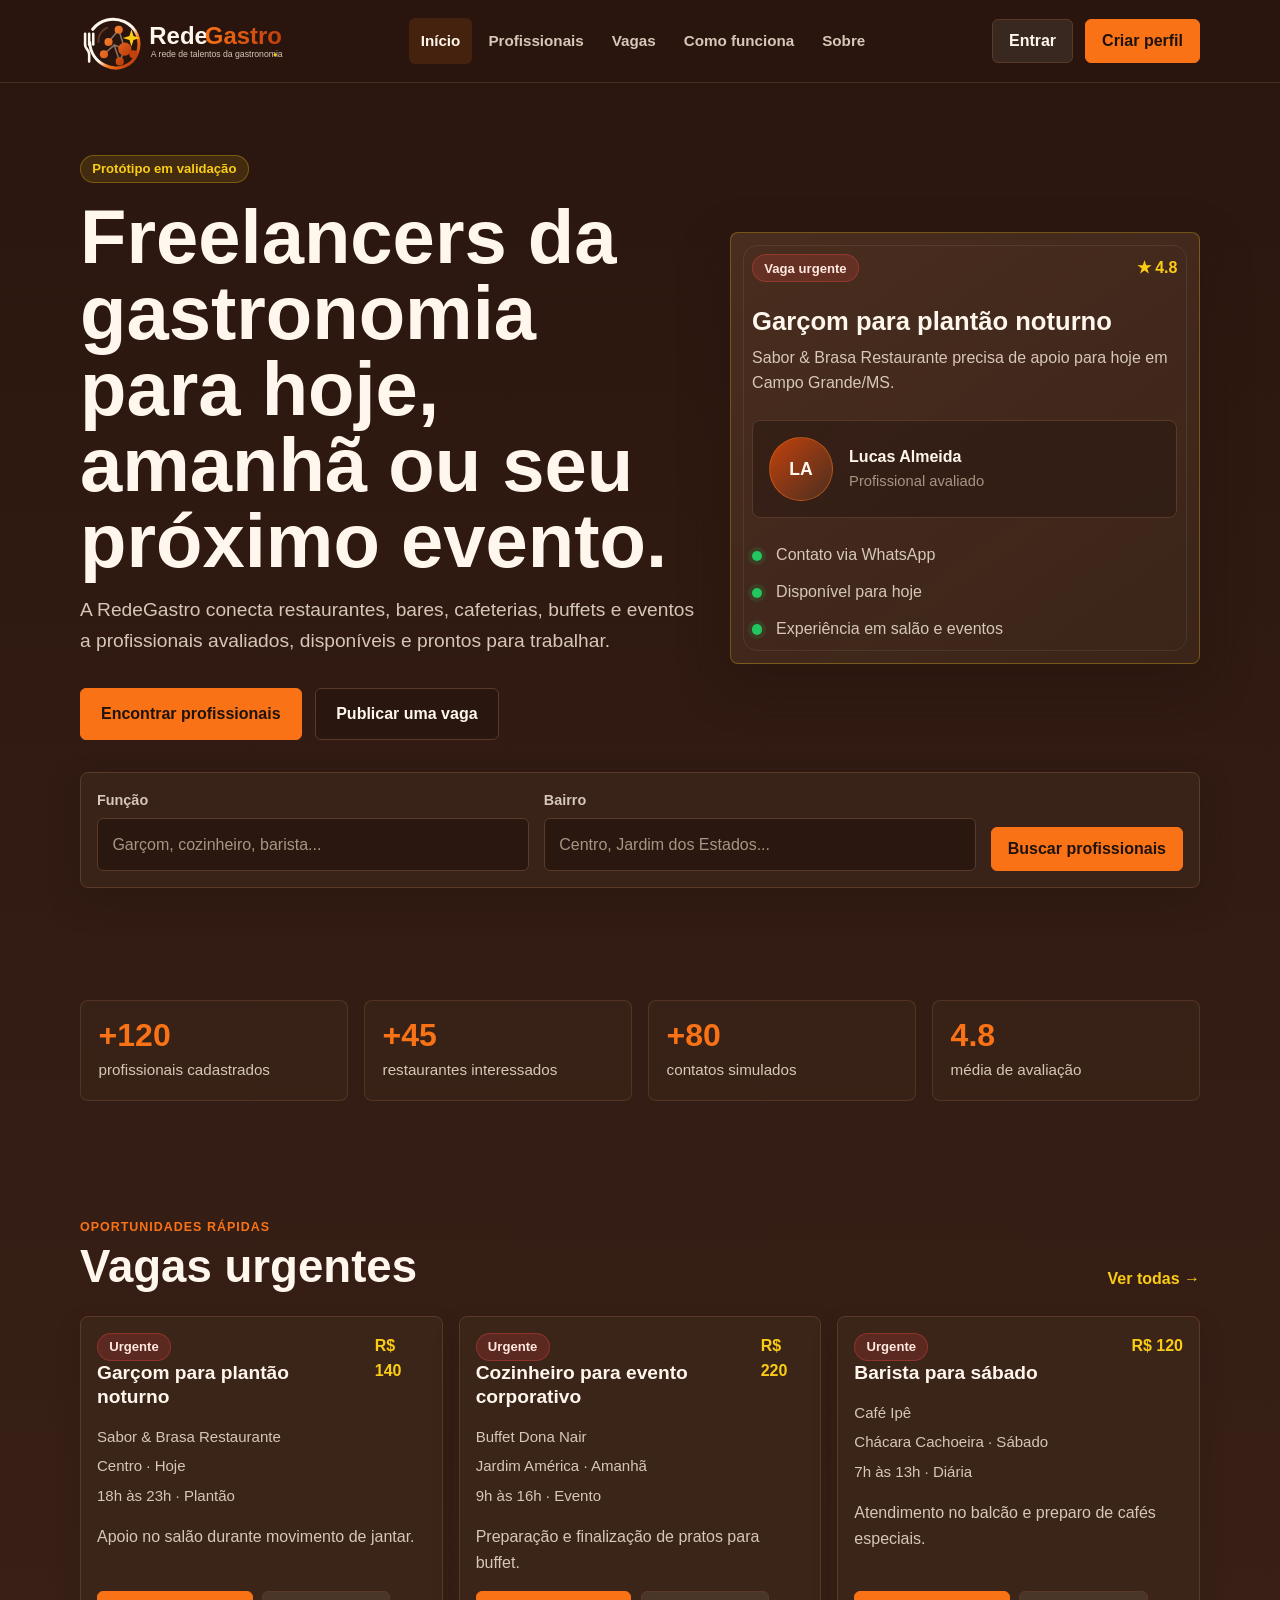
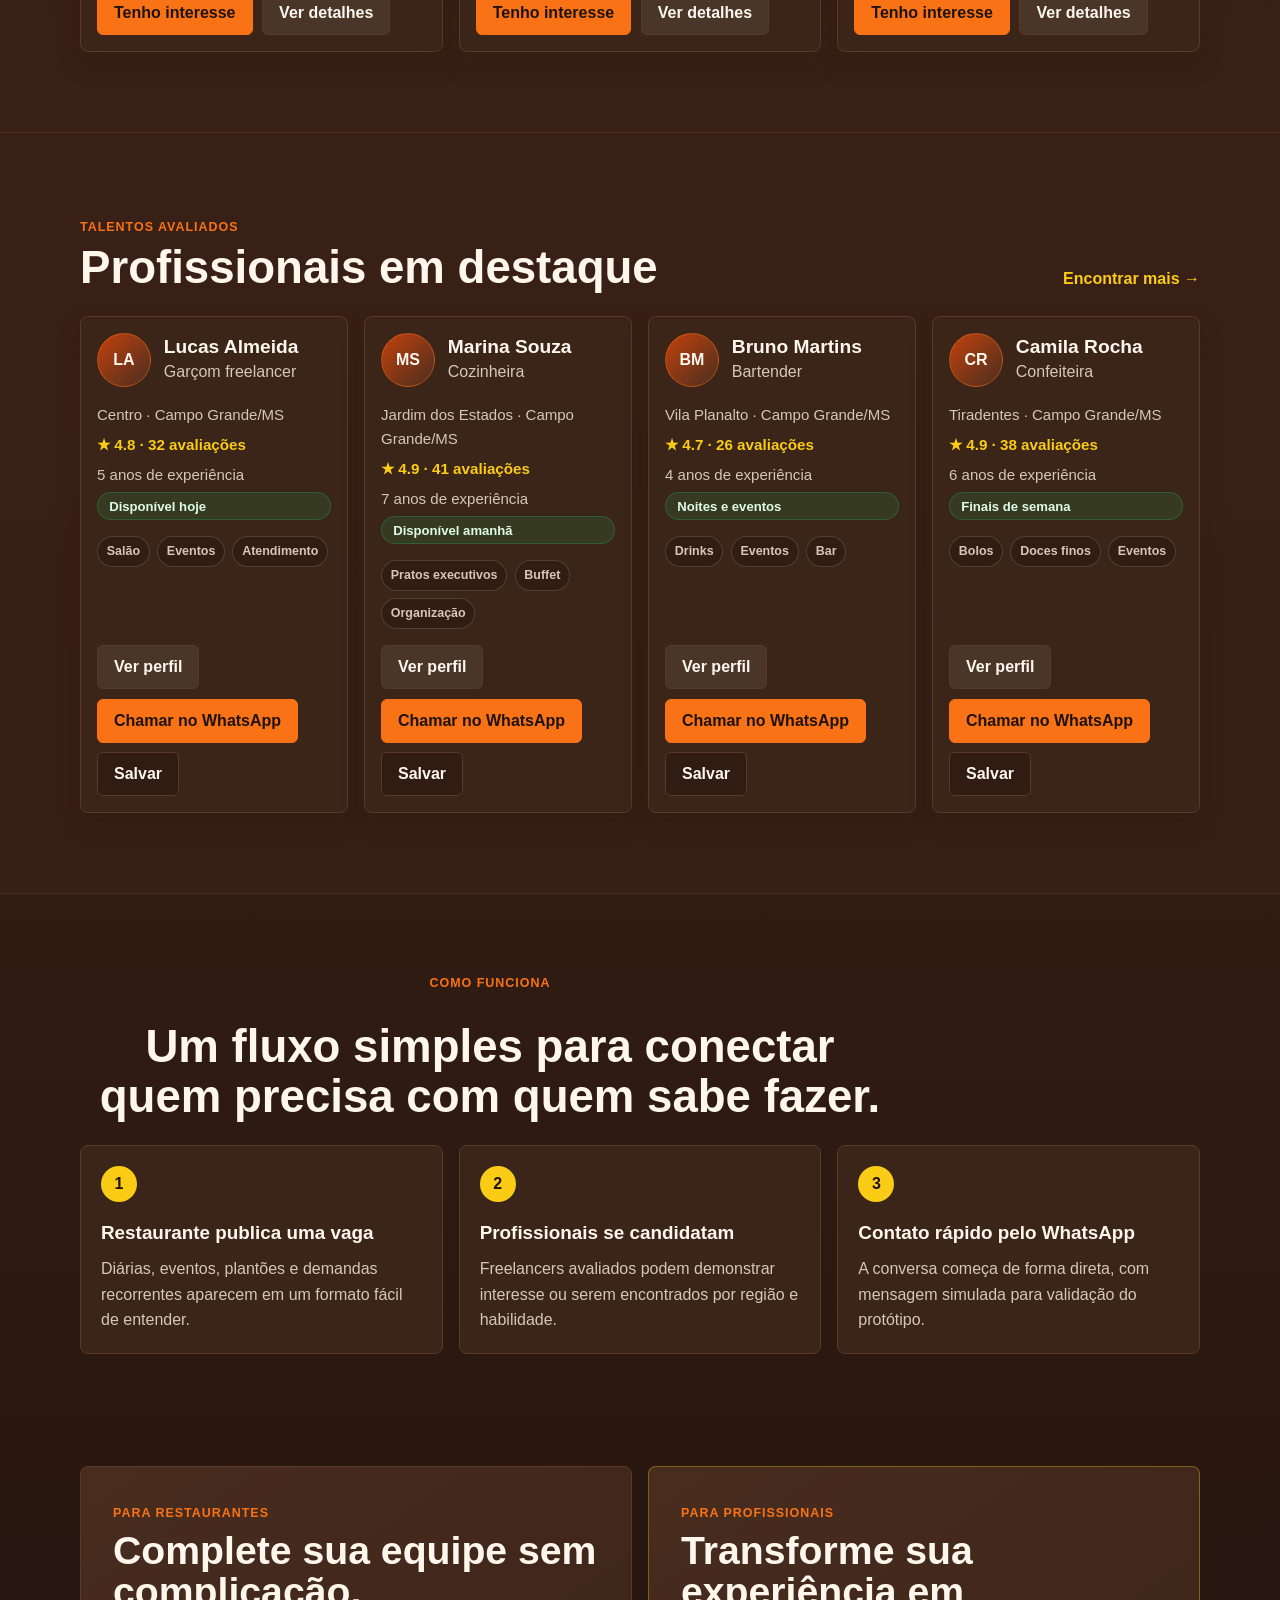
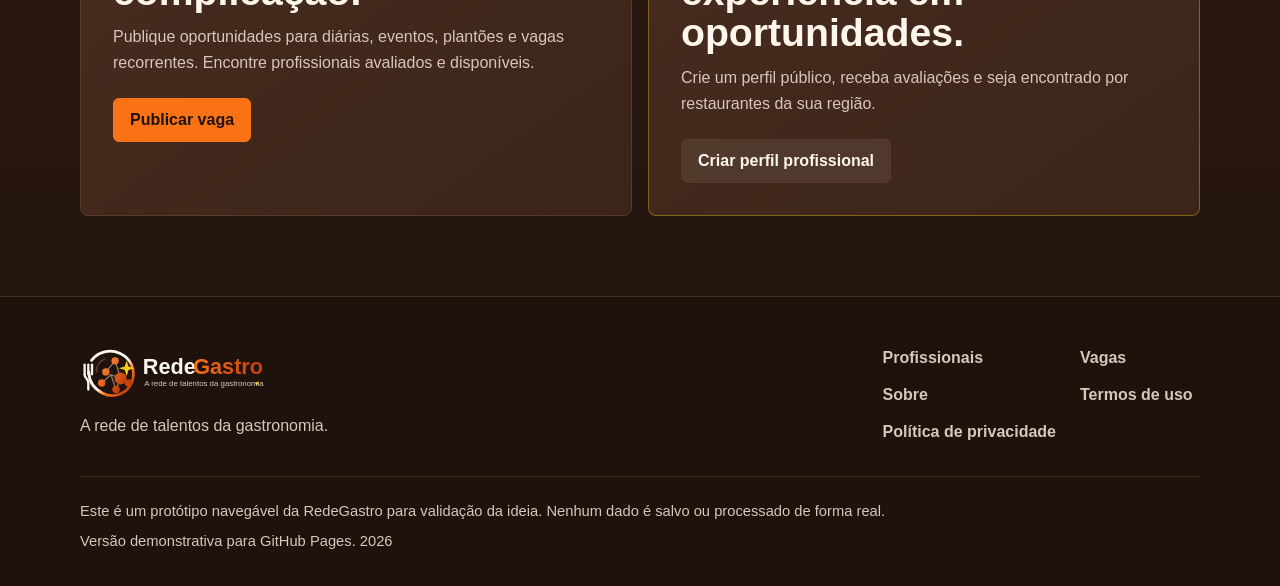
==== index.html @ 2cc5a0b7 "feat: add initial structure for RedeGastro platform - Create index.html with main layout and navigat" ====
<!DOCTYPE html>
<html lang="pt-BR">
<head>
  <meta charset="UTF-8">
  <meta name="viewport" content="width=device-width, initial-scale=1.0">
  <meta name="description" content="Protótipo da RedeGastro, plataforma que conecta restaurantes a profissionais freelancers da gastronomia.">
  <meta property="og:title" content="RedeGastro | Freelancers da gastronomia">
  <meta property="og:description" content="A rede de talentos da gastronomia. Protótipo visual e navegável para validação da ideia.">
  <meta property="og:image" content="assets/images/og-image.svg">
  <meta property="og:type" content="website">
  <meta property="og:locale" content="pt_BR">
  <title>RedeGastro | Freelancers da gastronomia</title>
  <link rel="icon" href="assets/images/favicon.svg" type="image/svg+xml">
  <link rel="stylesheet" href="css/style.css">
  <link rel="stylesheet" href="css/responsive.css">
  <link rel="stylesheet" href="css/utilities.css">
</head>
<body data-page="home">
  <a class="skip-link" href="#conteudo">Pular para o conteúdo</a>

  <header class="site-header" data-header>
    <div class="container header__inner">
      <a class="brand" href="index.html" aria-label="RedeGastro - início">
        <img src="assets/images/logo-redegastro.svg" alt="RedeGastro" width="214" height="58">
      </a>

      <button class="menu-toggle" type="button" aria-label="Abrir menu" aria-controls="main-menu" aria-expanded="false" data-menu-toggle>
        <span></span>
        <span></span>
        <span></span>
      </button>

      <nav class="main-nav" id="main-menu" aria-label="Navegação principal" data-main-nav>
        <a class="main-nav__link is-active" href="index.html">Início</a>
        <a class="main-nav__link" href="pages/profissionais.html">Profissionais</a>
        <a class="main-nav__link" href="pages/vagas.html">Vagas</a>
        <a class="main-nav__link" href="#como-funciona">Como funciona</a>
        <a class="main-nav__link" href="pages/sobre.html">Sobre</a>
      </nav>

      <div class="header-actions">
        <a class="btn btn--secondary" href="pages/login.html">Entrar</a>
        <a class="btn btn--primary" href="pages/cadastro.html">Criar perfil</a>
      </div>
    </div>
  </header>

  <main id="conteudo">
    <section class="hero section">
      <div class="container hero__grid">
        <div class="hero__content">
          <span class="badge badge--soft">Protótipo em validação</span>
          <h1>Freelancers da gastronomia para hoje, amanhã ou seu próximo evento.</h1>
          <p class="hero__lead">A RedeGastro conecta restaurantes, bares, cafeterias, buffets e eventos a profissionais avaliados, disponíveis e prontos para trabalhar.</p>
          <div class="hero__actions">
            <a class="btn btn--primary btn--large" href="pages/profissionais.html">Encontrar profissionais</a>
            <a class="btn btn--ghost btn--large" href="pages/vagas.html">Publicar uma vaga</a>
          </div>
        </div>

        <aside class="hero-panel" aria-label="Resumo visual da plataforma">
          <div class="hero-panel__top">
            <span class="badge badge--urgent">Vaga urgente</span>
            <span class="rating" aria-label="Avaliação média 4.8">★ 4.8</span>
          </div>
          <h2>Garçom para plantão noturno</h2>
          <p>Sabor & Brasa Restaurante precisa de apoio para hoje em Campo Grande/MS.</p>
          <div class="hero-panel__profile">
            <div class="avatar avatar--lg" aria-hidden="true">LA</div>
            <div>
              <strong>Lucas Almeida</strong>
              <span>Profissional avaliado</span>
            </div>
          </div>
          <ul class="check-list">
            <li>Contato via WhatsApp</li>
            <li>Disponível para hoje</li>
            <li>Experiência em salão e eventos</li>
          </ul>
        </aside>
      </div>

      <div class="container">
        <form class="quick-search" action="pages/profissionais.html" method="get" data-quick-search>
          <div class="form-field">
            <label for="quick-role">Função</label>
            <input id="quick-role" name="funcao" type="search" placeholder="Garçom, cozinheiro, barista...">
          </div>
          <div class="form-field">
            <label for="quick-neighborhood">Bairro</label>
            <input id="quick-neighborhood" name="bairro" type="search" placeholder="Centro, Jardim dos Estados...">
          </div>
          <button class="btn btn--primary" type="submit">Buscar profissionais</button>
        </form>
      </div>
    </section>

    <section class="metrics section section--compact" aria-label="Indicadores fictícios">
      <div class="container metrics__grid">
        <article class="metric-card">
          <strong>+120</strong>
          <span>profissionais cadastrados</span>
        </article>
        <article class="metric-card">
          <strong>+45</strong>
          <span>restaurantes interessados</span>
        </article>
        <article class="metric-card">
          <strong>+80</strong>
          <span>contatos simulados</span>
        </article>
        <article class="metric-card">
          <strong>4.8</strong>
          <span>média de avaliação</span>
        </article>
      </div>
    </section>

    <section class="section">
      <div class="container">
        <div class="section-heading">
          <div>
            <span class="eyebrow">Oportunidades rápidas</span>
            <h2>Vagas urgentes</h2>
          </div>
          <a class="link-arrow" href="pages/vagas.html">Ver todas</a>
        </div>
        <div class="card-grid card-grid--jobs" id="urgent-jobs" aria-live="polite"></div>
      </div>
    </section>

    <section class="section section--surface">
      <div class="container">
        <div class="section-heading">
          <div>
            <span class="eyebrow">Talentos avaliados</span>
            <h2>Profissionais em destaque</h2>
          </div>
          <a class="link-arrow" href="pages/profissionais.html">Encontrar mais</a>
        </div>
        <div class="card-grid card-grid--professionals" id="featured-professionals" aria-live="polite"></div>
      </div>
    </section>

    <section class="section" id="como-funciona">
      <div class="container">
        <div class="section-heading section-heading--center">
          <span class="eyebrow">Como funciona</span>
          <h2>Um fluxo simples para conectar quem precisa com quem sabe fazer.</h2>
        </div>

        <div class="steps">
          <article class="step-card">
            <span class="step-card__number">1</span>
            <h3>Restaurante publica uma vaga</h3>
            <p>Diárias, eventos, plantões e demandas recorrentes aparecem em um formato fácil de entender.</p>
          </article>
          <article class="step-card">
            <span class="step-card__number">2</span>
            <h3>Profissionais se candidatam</h3>
            <p>Freelancers avaliados podem demonstrar interesse ou serem encontrados por região e habilidade.</p>
          </article>
          <article class="step-card">
            <span class="step-card__number">3</span>
            <h3>Contato rápido pelo WhatsApp</h3>
            <p>A conversa começa de forma direta, com mensagem simulada para validação do protótipo.</p>
          </article>
        </div>
      </div>
    </section>

    <section class="section section--split">
      <div class="container split-grid">
        <article class="cta-panel">
          <span class="eyebrow">Para restaurantes</span>
          <h2>Complete sua equipe sem complicação.</h2>
          <p>Publique oportunidades para diárias, eventos, plantões e vagas recorrentes. Encontre profissionais avaliados e disponíveis.</p>
          <a class="btn btn--primary" href="pages/vagas.html">Publicar vaga</a>
        </article>

        <article class="cta-panel cta-panel--accent">
          <span class="eyebrow">Para profissionais</span>
          <h2>Transforme sua experiência em oportunidades.</h2>
          <p>Crie um perfil público, receba avaliações e seja encontrado por restaurantes da sua região.</p>
          <a class="btn btn--secondary" href="pages/cadastro.html">Criar perfil profissional</a>
        </article>
      </div>
    </section>
  </main>

  <footer class="site-footer">
    <div class="container footer__grid">
      <div>
        <a class="brand brand--footer" href="index.html" aria-label="RedeGastro - início">
          <img src="assets/images/logo-redegastro.svg" alt="RedeGastro" width="194" height="52">
        </a>
        <p>A rede de talentos da gastronomia.</p>
      </div>
      <nav class="footer-links" aria-label="Links do rodapé">
        <a href="pages/profissionais.html">Profissionais</a>
        <a href="pages/vagas.html">Vagas</a>
        <a href="pages/sobre.html">Sobre</a>
        <a href="pages/termos.html">Termos de uso</a>
        <a href="pages/privacidade.html">Política de privacidade</a>
      </nav>
    </div>
    <div class="container footer__bottom">
      <p>Este é um protótipo navegável da RedeGastro para validação da ideia. Nenhum dado é salvo ou processado de forma real.</p>
      <p>Versão demonstrativa para GitHub Pages. <span data-current-year></span></p>
    </div>
  </footer>

  <div class="toast-region" aria-live="polite" aria-atomic="true" data-toast-region></div>

  <script src="js/data.js"></script>
  <script src="js/ui.js"></script>
  <script src="js/filters.js"></script>
  <script src="js/forms.js"></script>
  <script src="js/main.js"></script>
</body>
</html>
---- css/style.css ----
:root {
  --color-bg: #2A160F;
  --color-bg-secondary: #3A2117;
  --color-bg-dark: #1F120C;
  --color-card: #3B2418;
  --color-card-elevated: #4A2E20;
  --color-orange: #F97316;
  --color-orange-burnt: #C2410C;
  --color-gold: #FACC15;
  --color-cream: #FFF7ED;
  --color-beige: #D6C7B8;
  --color-muted: #A89483;
  --color-border: #5A3928;
  --color-green: #22C55E;
  --color-red: #EF4444;
  --color-focus: #FACC15;
  --font-base: Arial, Helvetica, sans-serif;
  --container: 1120px;
  --radius-sm: 6px;
  --radius-md: 8px;
  --radius-lg: 8px;
  --shadow-soft: 0 18px 50px rgba(31, 18, 12, 0.34);
  --transition: 180ms ease;
}

* {
  box-sizing: border-box;
}

html {
  scroll-behavior: smooth;
}

body {
  margin: 0;
  font-family: var(--font-base);
  color: var(--color-cream);
  background: linear-gradient(180deg, var(--color-bg) 0%, var(--color-bg-secondary) 48%, var(--color-bg-dark) 100%);
  line-height: 1.6;
}

body.is-menu-open {
  overflow: hidden;
}

img,
svg {
  display: block;
  max-width: 100%;
}

a {
  color: inherit;
  text-decoration: none;
}

button,
input {
  font: inherit;
}

button {
  cursor: pointer;
}

:focus-visible {
  outline: 3px solid var(--color-focus);
  outline-offset: 3px;
}

.skip-link {
  position: absolute;
  left: 1rem;
  top: 1rem;
  z-index: 20;
  padding: 0.7rem 1rem;
  color: var(--color-bg-dark);
  background: var(--color-gold);
  border-radius: var(--radius-sm);
  transform: translateY(-140%);
  transition: transform var(--transition);
}

.skip-link:focus {
  transform: translateY(0);
}

.container {
  width: min(100% - 2rem, var(--container));
  margin-inline: auto;
}

.section {
  padding: 5rem 0;
}

.section--compact {
  padding: 2rem 0;
}

.section--surface {
  background: rgba(58, 33, 23, 0.72);
  border-block: 1px solid rgba(90, 57, 40, 0.55);
}

.section--split {
  padding-top: 2rem;
}

.site-header {
  position: sticky;
  top: 0;
  z-index: 10;
  background: rgba(42, 22, 15, 0.88);
  border-bottom: 1px solid rgba(90, 57, 40, 0.72);
  backdrop-filter: blur(16px);
}

.header__inner {
  display: flex;
  align-items: center;
  justify-content: space-between;
  gap: 1.25rem;
  min-height: 82px;
}

.brand {
  display: inline-flex;
  align-items: center;
  min-width: 178px;
}

.brand--footer {
  margin-bottom: 1rem;
}

.main-nav {
  display: flex;
  align-items: center;
  gap: 0.25rem;
}

.main-nav__link {
  border-radius: var(--radius-sm);
  color: var(--color-beige);
  font-size: 0.95rem;
  font-weight: 700;
  padding: 0.65rem 0.75rem;
  transition: color var(--transition), background var(--transition);
}

.main-nav__link:hover,
.main-nav__link.is-active {
  color: var(--color-cream);
  background: rgba(249, 115, 22, 0.13);
}

.header-actions {
  display: flex;
  align-items: center;
  gap: 0.75rem;
}

.menu-toggle {
  display: none;
  width: 44px;
  height: 44px;
  align-items: center;
  justify-content: center;
  flex-direction: column;
  gap: 5px;
  border: 1px solid var(--color-border);
  border-radius: var(--radius-sm);
  color: var(--color-cream);
  background: var(--color-card);
}

.menu-toggle span {
  display: block;
  width: 20px;
  height: 2px;
  background: currentColor;
  border-radius: 999px;
}

.btn {
  display: inline-flex;
  min-height: 44px;
  align-items: center;
  justify-content: center;
  gap: 0.5rem;
  border: 1px solid transparent;
  border-radius: var(--radius-sm);
  padding: 0.75rem 1rem;
  font-weight: 800;
  line-height: 1;
  text-align: center;
  transition: transform var(--transition), background var(--transition), border-color var(--transition), color var(--transition);
}

.btn:hover {
  transform: translateY(-1px);
}

.btn--primary {
  color: var(--color-bg-dark);
  background: var(--color-orange);
  border-color: var(--color-orange);
}

.btn--primary:hover {
  background: #FF8A33;
  border-color: #FF8A33;
}

.btn--secondary {
  color: var(--color-cream);
  background: rgba(255, 247, 237, 0.08);
  border-color: var(--color-border);
}

.btn--secondary:hover {
  border-color: var(--color-orange);
}

.btn--ghost {
  color: var(--color-cream);
  border-color: var(--color-border);
  background: rgba(31, 18, 12, 0.38);
}

.btn--ghost:hover {
  border-color: var(--color-orange);
  background: rgba(249, 115, 22, 0.12);
}

.btn--large {
  min-height: 52px;
  padding-inline: 1.25rem;
}

.hero {
  position: relative;
  overflow: hidden;
  padding-top: 4.5rem;
}

.hero__grid {
  display: grid;
  grid-template-columns: minmax(0, 1.05fr) minmax(320px, 0.8fr);
  gap: 2rem;
  align-items: center;
}

.hero__content h1 {
  max-width: 760px;
  margin: 1rem 0 1rem;
  font-size: 4.75rem;
  line-height: 1;
  letter-spacing: 0;
}

.hero__lead {
  max-width: 690px;
  margin: 0;
  color: var(--color-beige);
  font-size: 1.2rem;
}

.hero__actions {
  display: flex;
  flex-wrap: wrap;
  gap: 0.85rem;
  margin-top: 2rem;
}

.hero-panel {
  position: relative;
  padding: 1.35rem;
  border: 1px solid rgba(250, 204, 21, 0.28);
  border-radius: var(--radius-lg);
  background:
    linear-gradient(145deg, rgba(74, 46, 32, 0.95), rgba(59, 36, 24, 0.92)),
    var(--color-card);
  box-shadow: var(--shadow-soft);
}

.hero-panel::before {
  content: "";
  position: absolute;
  inset: 12px;
  border: 1px solid rgba(255, 247, 237, 0.08);
  border-radius: 14px;
  pointer-events: none;
}

.hero-panel__top,
.hero-panel__profile {
  display: flex;
  align-items: center;
  justify-content: space-between;
  gap: 1rem;
}

.hero-panel h2 {
  margin: 1.5rem 0 0.5rem;
  font-size: 1.6rem;
  line-height: 1.2;
}

.hero-panel p {
  margin: 0;
  color: var(--color-beige);
}

.hero-panel__profile {
  justify-content: flex-start;
  margin: 1.5rem 0;
  padding: 1rem;
  border: 1px solid var(--color-border);
  border-radius: var(--radius-md);
  background: rgba(31, 18, 12, 0.42);
}

.hero-panel__profile span {
  display: block;
  color: var(--color-muted);
  font-size: 0.92rem;
}

.badge {
  display: inline-flex;
  align-items: center;
  gap: 0.35rem;
  border-radius: 999px;
  padding: 0.4rem 0.7rem;
  font-size: 0.82rem;
  font-weight: 800;
  line-height: 1;
}

.badge--soft {
  color: var(--color-gold);
  background: rgba(250, 204, 21, 0.11);
  border: 1px solid rgba(250, 204, 21, 0.3);
}

.badge--urgent {
  color: #FFE8DD;
  background: rgba(239, 68, 68, 0.18);
  border: 1px solid rgba(239, 68, 68, 0.34);
}

.badge--status {
  color: #DDFBE8;
  background: rgba(34, 197, 94, 0.14);
  border: 1px solid rgba(34, 197, 94, 0.25);
}

.rating {
  color: var(--color-gold);
  font-weight: 900;
}

.avatar {
  display: inline-flex;
  width: 54px;
  height: 54px;
  flex: 0 0 auto;
  align-items: center;
  justify-content: center;
  border: 1px solid rgba(249, 115, 22, 0.45);
  border-radius: 50%;
  color: var(--color-cream);
  background: linear-gradient(135deg, var(--color-orange-burnt), var(--color-card-elevated));
  font-weight: 900;
}

.avatar--lg {
  width: 64px;
  height: 64px;
  font-size: 1.1rem;
}

.check-list {
  display: grid;
  gap: 0.7rem;
  margin: 0;
  padding: 0;
  list-style: none;
  color: var(--color-beige);
}

.check-list li {
  position: relative;
  padding-left: 1.5rem;
}

.check-list li::before {
  content: "";
  position: absolute;
  left: 0;
  top: 0.55rem;
  width: 0.65rem;
  height: 0.65rem;
  border-radius: 50%;
  background: var(--color-green);
  box-shadow: 0 0 0 4px rgba(34, 197, 94, 0.12);
}

.quick-search {
  display: grid;
  grid-template-columns: 1fr 1fr auto;
  gap: 0.9rem;
  align-items: end;
  margin-top: 2rem;
  padding: 1rem;
  border: 1px solid var(--color-border);
  border-radius: var(--radius-lg);
  background: rgba(59, 36, 24, 0.86);
  box-shadow: 0 14px 34px rgba(31, 18, 12, 0.22);
}

.form-field {
  display: grid;
  gap: 0.35rem;
}

.form-field label {
  color: var(--color-beige);
  font-size: 0.9rem;
  font-weight: 800;
}

.form-field input {
  width: 100%;
  min-height: 48px;
  border: 1px solid var(--color-border);
  border-radius: var(--radius-sm);
  color: var(--color-cream);
  background: rgba(31, 18, 12, 0.58);
  padding: 0.8rem 0.9rem;
}

.form-field input::placeholder {
  color: var(--color-muted);
}

.metrics__grid {
  display: grid;
  grid-template-columns: repeat(4, 1fr);
  gap: 1rem;
}

.metric-card {
  padding: 1.1rem;
  border: 1px solid rgba(90, 57, 40, 0.82);
  border-radius: var(--radius-md);
  background: rgba(59, 36, 24, 0.72);
}

.metric-card strong {
  display: block;
  color: var(--color-orange);
  font-size: 2rem;
  line-height: 1;
}

.metric-card span {
  display: block;
  margin-top: 0.45rem;
  color: var(--color-beige);
  font-size: 0.95rem;
}

.section-heading {
  display: flex;
  align-items: end;
  justify-content: space-between;
  gap: 1.5rem;
  margin-bottom: 1.5rem;
}

.section-heading h2 {
  margin: 0.25rem 0 0;
  max-width: 820px;
  font-size: 2.85rem;
  line-height: 1.08;
  letter-spacing: 0;
}

.section-heading--center {
  display: grid;
  justify-items: center;
  text-align: center;
}

.eyebrow {
  color: var(--color-orange);
  font-size: 0.78rem;
  font-weight: 900;
  letter-spacing: 0.08em;
  text-transform: uppercase;
}

.link-arrow {
  color: var(--color-gold);
  font-weight: 900;
  white-space: nowrap;
}

.link-arrow::after {
  content: " →";
}

.card-grid {
  display: grid;
  gap: 1rem;
}

.card-grid--jobs {
  grid-template-columns: repeat(3, 1fr);
}

.card-grid--professionals {
  grid-template-columns: repeat(4, 1fr);
}

.info-card {
  display: flex;
  min-height: 100%;
  flex-direction: column;
  gap: 1rem;
  padding: 1rem;
  border: 1px solid var(--color-border);
  border-radius: var(--radius-md);
  background: var(--color-card);
  box-shadow: 0 12px 26px rgba(31, 18, 12, 0.18);
  transition: transform var(--transition), border-color var(--transition), background var(--transition);
}

.info-card:hover {
  transform: translateY(-3px);
  border-color: rgba(249, 115, 22, 0.62);
  background: var(--color-card-elevated);
}

.info-card__top {
  display: flex;
  align-items: flex-start;
  justify-content: space-between;
  gap: 0.75rem;
}

.info-card h3 {
  margin: 0;
  font-size: 1.2rem;
  line-height: 1.25;
}

.info-card p {
  margin: 0;
  color: var(--color-beige);
}

.info-card__meta {
  display: grid;
  gap: 0.35rem;
  color: var(--color-beige);
  font-size: 0.94rem;
}

.info-card__footer {
  display: flex;
  flex-wrap: wrap;
  gap: 0.6rem;
  margin-top: auto;
}

.tag-list {
  display: flex;
  flex-wrap: wrap;
  gap: 0.45rem;
  margin: 0;
  padding: 0;
  list-style: none;
}

.tag {
  border: 1px solid rgba(214, 199, 184, 0.2);
  border-radius: 999px;
  color: var(--color-beige);
  background: rgba(31, 18, 12, 0.36);
  padding: 0.28rem 0.55rem;
  font-size: 0.78rem;
  font-weight: 700;
}

.professional-card__head {
  display: flex;
  align-items: center;
  gap: 0.8rem;
}

.professional-card .rating {
  font-size: 0.95rem;
}

.steps,
.split-grid {
  display: grid;
  grid-template-columns: repeat(3, 1fr);
  gap: 1rem;
}

.step-card,
.cta-panel {
  border: 1px solid var(--color-border);
  border-radius: var(--radius-md);
  background: var(--color-card);
}

.step-card {
  padding: 1.25rem;
}

.step-card__number {
  display: inline-flex;
  width: 36px;
  height: 36px;
  align-items: center;
  justify-content: center;
  border-radius: 50%;
  color: var(--color-bg-dark);
  background: var(--color-gold);
  font-weight: 900;
}

.step-card h3 {
  margin: 1rem 0 0.5rem;
  font-size: 1.18rem;
}

.step-card p,
.cta-panel p {
  margin: 0;
  color: var(--color-beige);
}

.split-grid {
  grid-template-columns: 1fr 1fr;
}

.cta-panel {
  padding: 2rem;
  background:
    linear-gradient(145deg, rgba(74, 46, 32, 0.86), rgba(59, 36, 24, 0.96)),
    var(--color-card);
}

.cta-panel--accent {
  border-color: rgba(250, 204, 21, 0.34);
}

.cta-panel h2 {
  margin: 0.35rem 0 0.75rem;
  font-size: 2.45rem;
  line-height: 1.05;
}

.cta-panel .btn {
  margin-top: 1.4rem;
}

.site-footer {
  padding: 3rem 0 2rem;
  border-top: 1px solid rgba(90, 57, 40, 0.74);
  color: var(--color-beige);
  background: var(--color-bg-dark);
}

.footer__grid {
  display: grid;
  grid-template-columns: 1fr auto;
  gap: 2rem;
  align-items: start;
}

.footer__grid p,
.footer__bottom p {
  margin: 0;
}

.footer-links {
  display: grid;
  grid-template-columns: repeat(2, minmax(120px, auto));
  gap: 0.7rem 1.5rem;
}

.footer-links a {
  color: var(--color-beige);
  font-weight: 700;
}

.footer-links a:hover {
  color: var(--color-orange);
}

.footer__bottom {
  display: grid;
  gap: 0.45rem;
  margin-top: 2rem;
  padding-top: 1.4rem;
  border-top: 1px solid rgba(90, 57, 40, 0.62);
  font-size: 0.92rem;
}

.toast-region {
  position: fixed;
  right: 1rem;
  bottom: 1rem;
  z-index: 30;
  display: grid;
  gap: 0.7rem;
  width: min(380px, calc(100vw - 2rem));
}

.toast {
  border: 1px solid rgba(250, 204, 21, 0.32);
  border-radius: var(--radius-md);
  color: var(--color-cream);
  background: var(--color-card-elevated);
  box-shadow: var(--shadow-soft);
  padding: 0.9rem 1rem;
}

.btn.is-saved {
  color: var(--color-bg-dark);
  background: var(--color-gold);
  border-color: var(--color-gold);
}
---- css/responsive.css ----
@media (max-width: 1040px) {
  .header-actions {
    display: none;
  }

  .hero__grid,
  .card-grid--jobs,
  .card-grid--professionals {
    grid-template-columns: repeat(2, 1fr);
  }

  .hero__content {
    grid-column: 1 / -1;
  }

  .hero-panel {
    grid-column: 1 / -1;
    max-width: 620px;
  }

  .metrics__grid {
    grid-template-columns: repeat(2, 1fr);
  }
}

@media (max-width: 820px) {
  .section {
    padding: 3.75rem 0;
  }

  .hero__content h1 {
    font-size: 3.35rem;
  }

  .section-heading h2,
  .cta-panel h2 {
    font-size: 2.2rem;
  }

  .header__inner {
    min-height: 74px;
  }

  .menu-toggle {
    display: inline-flex;
  }

  .main-nav {
    position: fixed;
    inset: 74px 1rem auto 1rem;
    display: none;
    flex-direction: column;
    align-items: stretch;
    padding: 0.8rem;
    border: 1px solid var(--color-border);
    border-radius: var(--radius-md);
    background: var(--color-card);
    box-shadow: var(--shadow-soft);
  }

  .main-nav.is-open {
    display: flex;
  }

  .main-nav__link {
    padding: 0.9rem;
  }

  .quick-search,
  .steps,
  .split-grid,
  .footer__grid {
    grid-template-columns: 1fr;
  }

  .section-heading {
    display: grid;
    align-items: start;
  }

  .footer-links {
    grid-template-columns: 1fr;
  }
}

@media (max-width: 640px) {
  .container {
    width: min(100% - 1.25rem, var(--container));
  }

  .brand {
    min-width: 154px;
  }

  .hero {
    padding-top: 3rem;
  }

  .hero__content h1 {
    font-size: 2.45rem;
  }

  .section-heading h2,
  .cta-panel h2 {
    font-size: 1.85rem;
  }

  .hero__grid,
  .card-grid--jobs,
  .card-grid--professionals,
  .metrics__grid {
    grid-template-columns: 1fr;
  }

  .hero__actions,
  .info-card__footer {
    flex-direction: column;
  }

  .hero__actions .btn,
  .info-card__footer .btn,
  .quick-search .btn,
  .cta-panel .btn {
    width: 100%;
  }

  .hero-panel__top {
    align-items: flex-start;
    flex-direction: column;
  }

  .hero-panel__profile {
    align-items: flex-start;
    flex-direction: column;
  }

  .metric-card strong {
    font-size: 1.75rem;
  }

  .cta-panel {
    padding: 1.35rem;
  }
}
---- css/utilities.css ----
.sr-only {
  position: absolute;
  width: 1px;
  height: 1px;
  padding: 0;
  margin: -1px;
  overflow: hidden;
  clip: rect(0, 0, 0, 0);
  white-space: nowrap;
  border: 0;
}

.text-muted {
  color: var(--color-muted);
}

.text-beige {
  color: var(--color-beige);
}

.mt-0 {
  margin-top: 0;
}

.mb-0 {
  margin-bottom: 0;
}
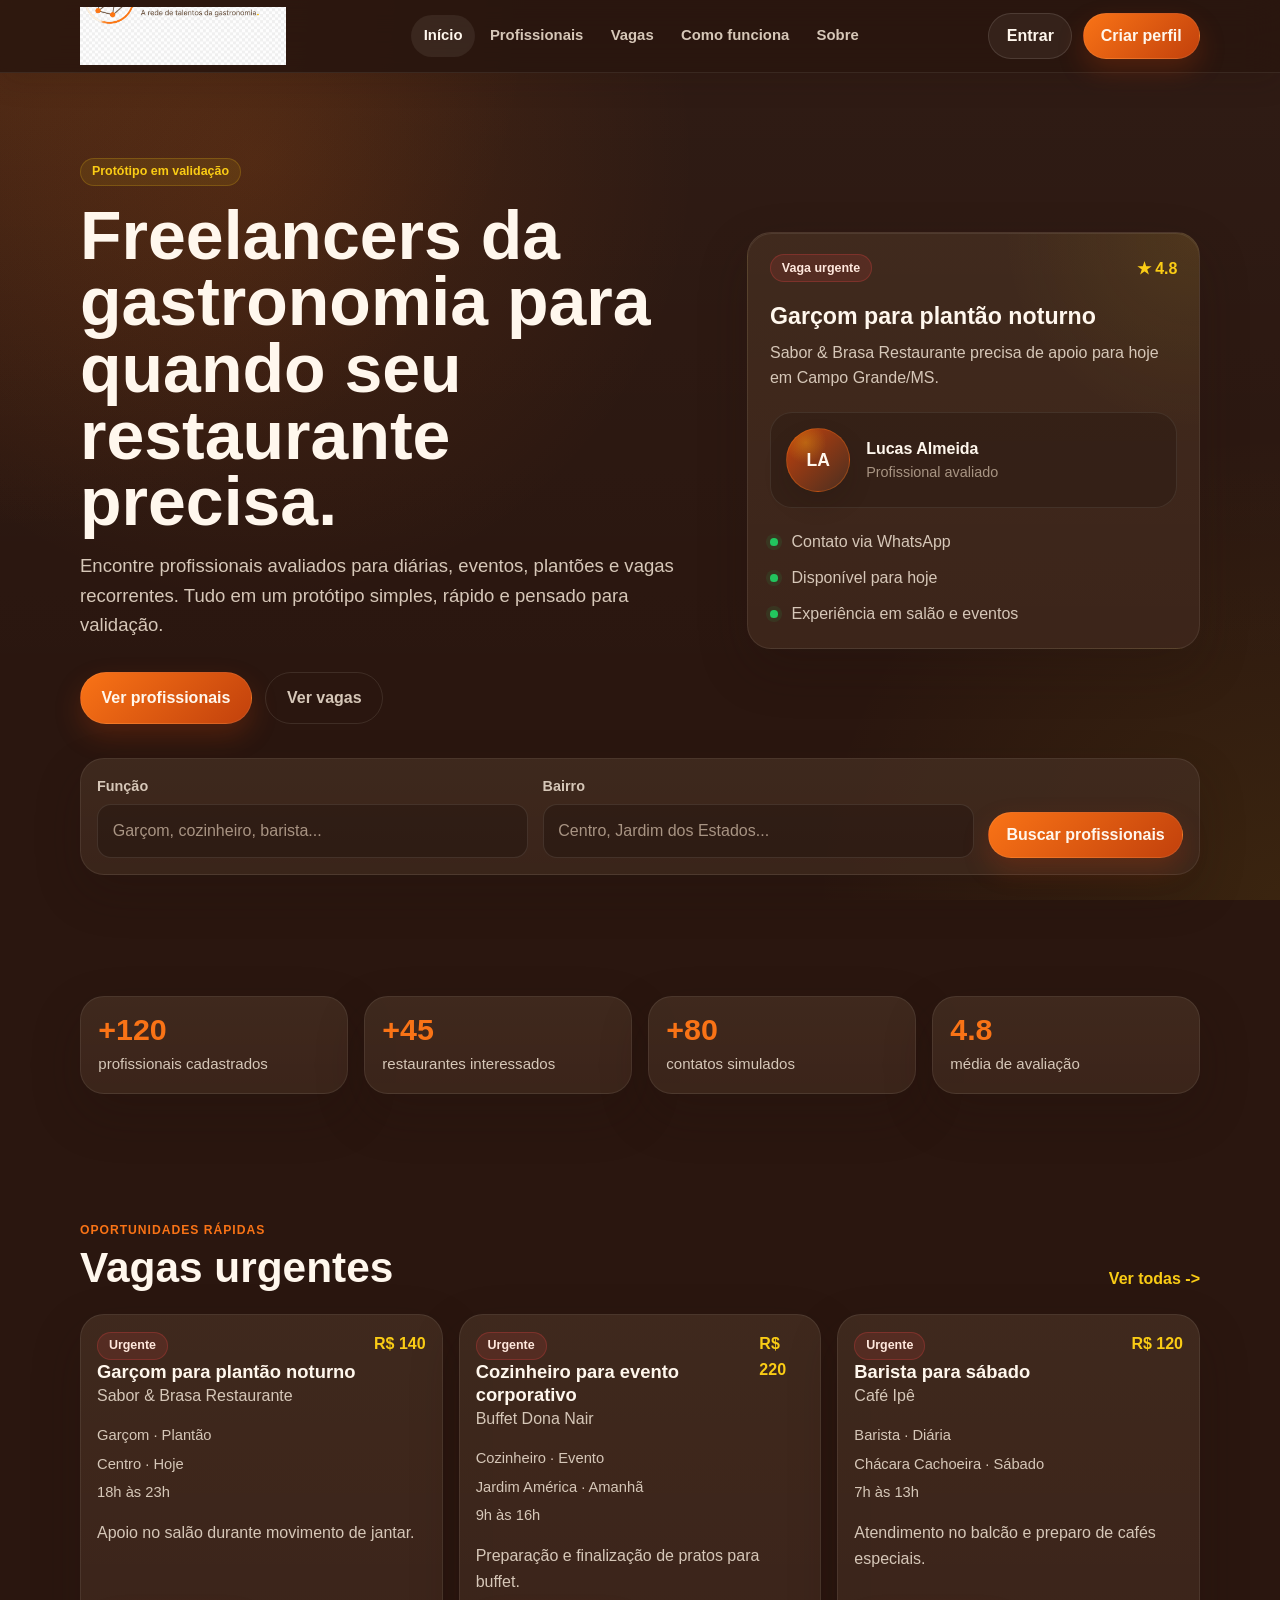
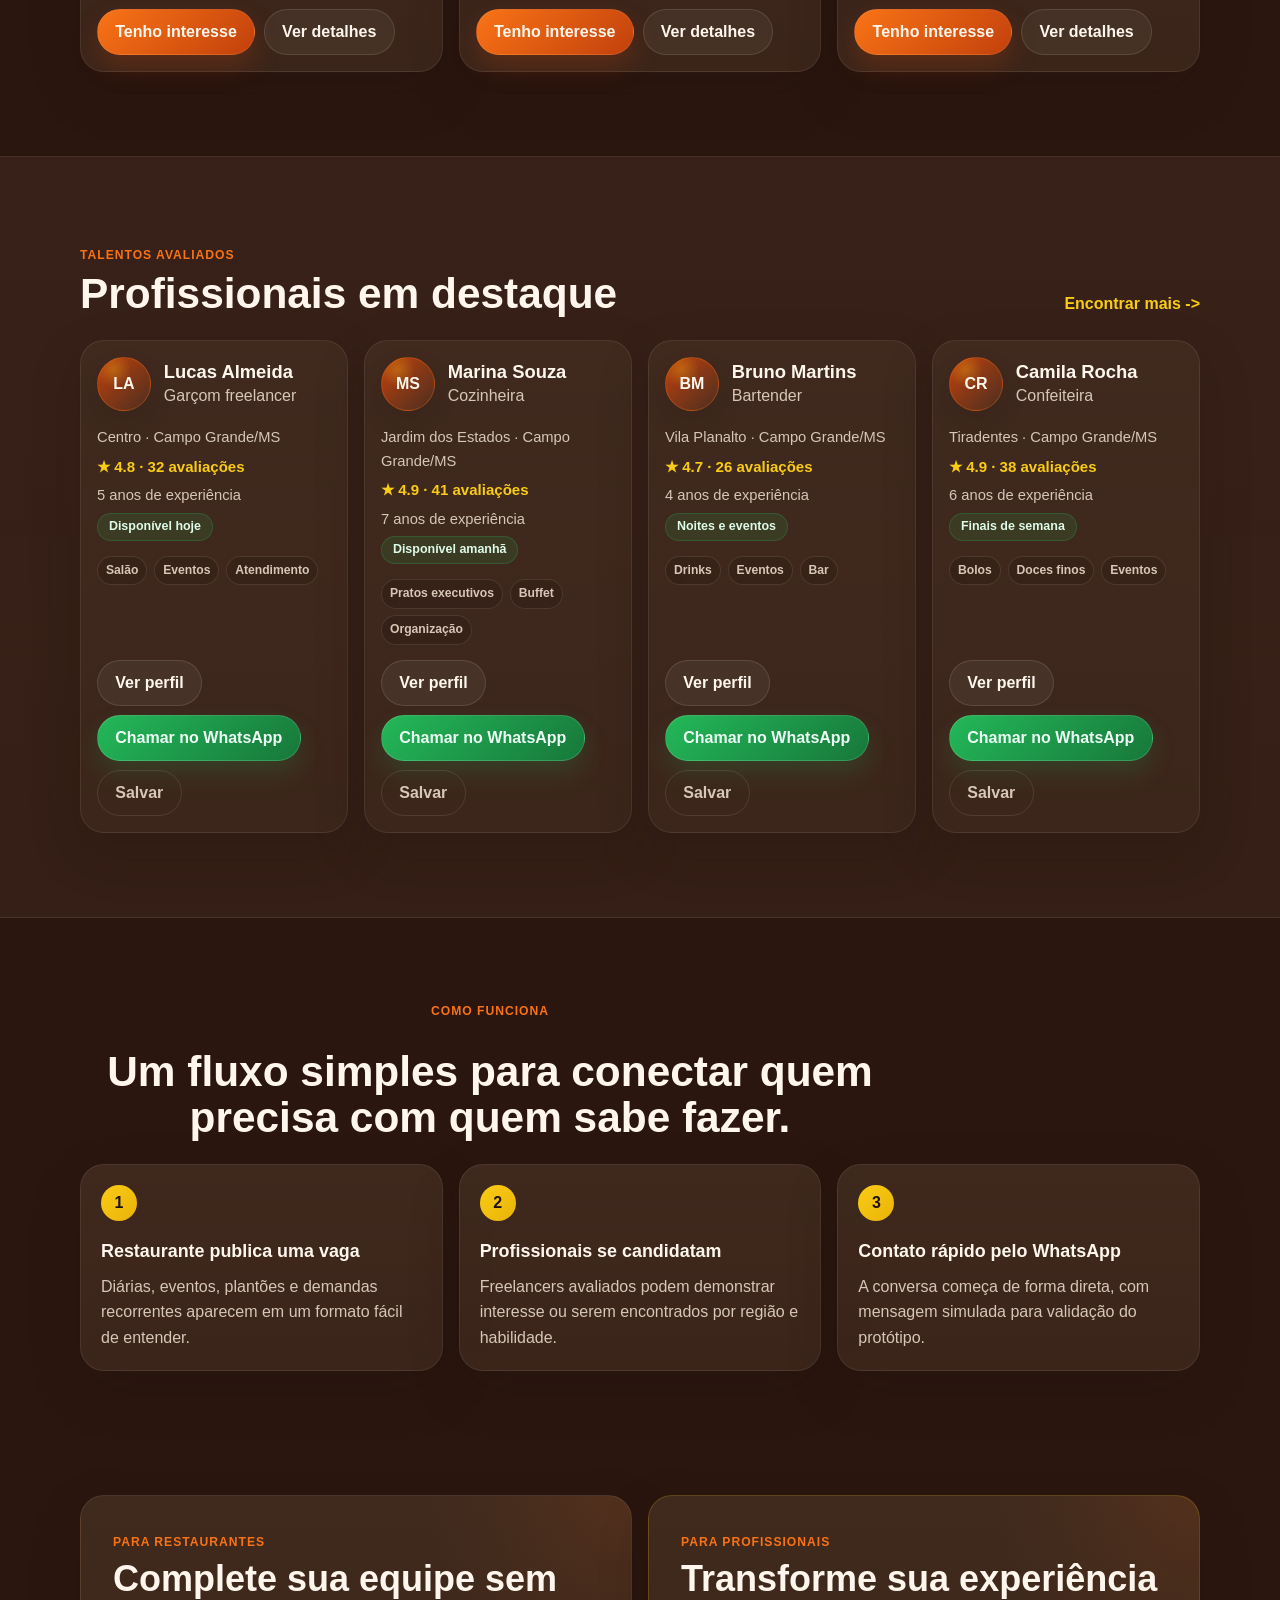
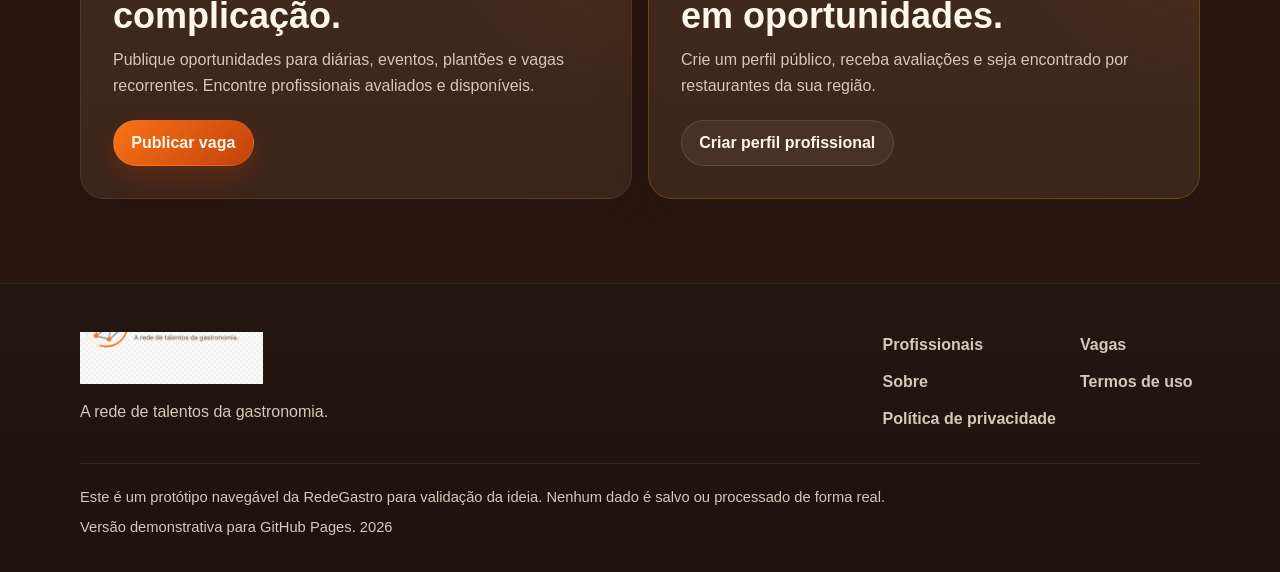
==== commit 0e9e0b98: "refactor: moderniza visual do protótipo" ====
--- a/index.html
+++ b/index.html
@@ -6,11 +6,11 @@
   <meta name="description" content="Protótipo da RedeGastro, plataforma que conecta restaurantes a profissionais freelancers da gastronomia.">
   <meta property="og:title" content="RedeGastro | Freelancers da gastronomia">
   <meta property="og:description" content="A rede de talentos da gastronomia. Protótipo visual e navegável para validação da ideia.">
-  <meta property="og:image" content="assets/images/og-image.svg">
+  <meta property="og:image" content="assets/images/og-image.png">
   <meta property="og:type" content="website">
   <meta property="og:locale" content="pt_BR">
   <title>RedeGastro | Freelancers da gastronomia</title>
-  <link rel="icon" href="assets/images/favicon.svg" type="image/svg+xml">
+  <link rel="icon" href="assets/images/favicon.png" type="image/png">
   <link rel="stylesheet" href="css/style.css">
   <link rel="stylesheet" href="css/responsive.css">
   <link rel="stylesheet" href="css/utilities.css">
@@ -21,7 +21,7 @@
   <header class="site-header" data-header>
     <div class="container header__inner">
       <a class="brand" href="index.html" aria-label="RedeGastro - início">
-        <img src="assets/images/logo-redegastro.svg" alt="RedeGastro" width="214" height="58">
+        <img src="assets/images/logo-redegastro.png" alt="RedeGastro" width="214" height="58">
       </a>
 
       <button class="menu-toggle" type="button" aria-label="Abrir menu" aria-controls="main-menu" aria-expanded="false" data-menu-toggle>
@@ -50,11 +50,11 @@
       <div class="container hero__grid">
         <div class="hero__content">
           <span class="badge badge--soft">Protótipo em validação</span>
-          <h1>Freelancers da gastronomia para hoje, amanhã ou seu próximo evento.</h1>
-          <p class="hero__lead">A RedeGastro conecta restaurantes, bares, cafeterias, buffets e eventos a profissionais avaliados, disponíveis e prontos para trabalhar.</p>
+          <h1>Freelancers da gastronomia para quando seu restaurante precisa.</h1>
+          <p class="hero__lead">Encontre profissionais avaliados para diárias, eventos, plantões e vagas recorrentes. Tudo em um protótipo simples, rápido e pensado para validação.</p>
           <div class="hero__actions">
-            <a class="btn btn--primary btn--large" href="pages/profissionais.html">Encontrar profissionais</a>
-            <a class="btn btn--ghost btn--large" href="pages/vagas.html">Publicar uma vaga</a>
+            <a class="btn btn--primary btn--large" href="pages/profissionais.html">Ver profissionais</a>
+            <a class="btn btn--ghost btn--large" href="pages/vagas.html">Ver vagas</a>
           </div>
         </div>
 
@@ -192,7 +192,7 @@
     <div class="container footer__grid">
       <div>
         <a class="brand brand--footer" href="index.html" aria-label="RedeGastro - início">
-          <img src="assets/images/logo-redegastro.svg" alt="RedeGastro" width="194" height="52">
+          <img src="assets/images/logo-redegastro.png" alt="RedeGastro" width="194" height="52">
         </a>
         <p>A rede de talentos da gastronomia.</p>
       </div>
--- a/css/style.css
+++ b/css/style.css
@@ -14,12 +14,21 @@
   --color-green: #22C55E;
   --color-red: #EF4444;
   --color-focus: #FACC15;
+  --color-border-soft: rgba(255, 247, 237, 0.08);
+  --color-border-warm: rgba(250, 204, 21, 0.18);
+  --surface-soft: rgba(255, 247, 237, 0.035);
+  --surface-softer: rgba(255, 247, 237, 0.015);
   --font-base: Arial, Helvetica, sans-serif;
   --container: 1120px;
-  --radius-sm: 6px;
-  --radius-md: 8px;
-  --radius-lg: 8px;
-  --shadow-soft: 0 18px 50px rgba(31, 18, 12, 0.34);
+  --radius-xs: 10px;
+  --radius-sm: 14px;
+  --radius-md: 18px;
+  --radius-lg: 22px;
+  --radius-xl: 24px;
+  --radius-pill: 999px;
+  --shadow-soft: 0 18px 46px rgba(31, 18, 12, 0.22);
+  --shadow-card: 0 20px 50px rgba(31, 18, 12, 0.22);
+  --shadow-hover: 0 26px 64px rgba(31, 18, 12, 0.3);
   --transition: 180ms ease;
 }
 
@@ -32,11 +41,16 @@
 }
 
 body {
-  margin: 0;
+  min-height: 100vh;
+  margin: 0;
+  color: var(--color-cream);
   font-family: var(--font-base);
-  color: var(--color-cream);
-  background: linear-gradient(180deg, var(--color-bg) 0%, var(--color-bg-secondary) 48%, var(--color-bg-dark) 100%);
   line-height: 1.6;
+  background:
+    radial-gradient(circle at top left, rgba(249, 115, 22, 0.14), transparent 34%),
+    radial-gradient(circle at bottom right, rgba(250, 204, 21, 0.08), transparent 30%),
+    var(--color-bg);
+  background-attachment: fixed;
 }
 
 body.is-menu-open {
@@ -55,7 +69,9 @@
 }
 
 button,
-input {
+input,
+select,
+textarea {
   font: inherit;
 }
 
@@ -68,16 +84,22 @@
   outline-offset: 3px;
 }
 
+::selection {
+  color: var(--color-bg-dark);
+  background: var(--color-gold);
+}
+
 .skip-link {
   position: absolute;
+  top: 1rem;
   left: 1rem;
-  top: 1rem;
-  z-index: 20;
-  padding: 0.7rem 1rem;
+  z-index: 50;
+  padding: 0.72rem 1rem;
   color: var(--color-bg-dark);
   background: var(--color-gold);
   border-radius: var(--radius-sm);
-  transform: translateY(-140%);
+  font-weight: 800;
+  transform: translateY(-150%);
   transition: transform var(--transition);
 }
 
@@ -91,88 +113,129 @@
 }
 
 .section {
-  padding: 5rem 0;
+  padding: 5.25rem 0;
 }
 
 .section--compact {
-  padding: 2rem 0;
+  padding: 2.35rem 0;
 }
 
 .section--surface {
-  background: rgba(58, 33, 23, 0.72);
-  border-block: 1px solid rgba(90, 57, 40, 0.55);
+  background:
+    linear-gradient(180deg, rgba(255, 247, 237, 0.025), rgba(255, 247, 237, 0.012)),
+    rgba(58, 33, 23, 0.58);
+  border-block: 1px solid var(--color-border-soft);
 }
 
 .section--split {
-  padding-top: 2rem;
+  padding-top: 2.5rem;
+}
+
+#como-funciona {
+  scroll-margin-top: 92px;
 }
 
 .site-header {
   position: sticky;
   top: 0;
-  z-index: 10;
-  background: rgba(42, 22, 15, 0.88);
-  border-bottom: 1px solid rgba(90, 57, 40, 0.72);
-  backdrop-filter: blur(16px);
+  z-index: 40;
+  background: rgba(42, 22, 15, 0.82);
+  border-bottom: 1px solid var(--color-border-soft);
+  backdrop-filter: blur(18px);
+  box-shadow: 0 10px 28px rgba(31, 18, 12, 0.12);
 }
 
 .header__inner {
   display: flex;
+  min-height: 72px;
   align-items: center;
   justify-content: space-between;
-  gap: 1.25rem;
-  min-height: 82px;
+  gap: 1.15rem;
 }
 
 .brand {
   display: inline-flex;
-  align-items: center;
-  min-width: 178px;
+  width: 214px;
+  height: 58px;
+  min-width: 214px;
+  align-items: center;
+  overflow: hidden;
+}
+
+.brand img {
+  max-width: none;
+  width: auto;
+  height: 126px;
+  transform: translate(-18px, -34px);
 }
 
 .brand--footer {
-  margin-bottom: 1rem;
+  width: 194px;
+  height: 52px;
+  min-width: 194px;
+  margin-bottom: 0.95rem;
+}
+
+.brand--footer img {
+  height: 112px;
+  transform: translate(-16px, -30px);
 }
 
 .main-nav {
   display: flex;
   align-items: center;
-  gap: 0.25rem;
+  gap: 0.15rem;
 }
 
 .main-nav__link {
-  border-radius: var(--radius-sm);
-  color: var(--color-beige);
-  font-size: 0.95rem;
-  font-weight: 700;
-  padding: 0.65rem 0.75rem;
-  transition: color var(--transition), background var(--transition);
+  border-radius: var(--radius-pill);
+  color: var(--color-beige);
+  font-size: 0.93rem;
+  font-weight: 800;
+  padding: 0.55rem 0.78rem;
+  transition:
+    color var(--transition),
+    background var(--transition),
+    transform var(--transition);
 }
 
 .main-nav__link:hover,
 .main-nav__link.is-active {
   color: var(--color-cream);
-  background: rgba(249, 115, 22, 0.13);
+  background: rgba(255, 247, 237, 0.07);
+}
+
+.main-nav__link:active {
+  transform: translateY(1px);
 }
 
 .header-actions {
   display: flex;
   align-items: center;
-  gap: 0.75rem;
+  gap: 0.65rem;
 }
 
 .menu-toggle {
   display: none;
-  width: 44px;
-  height: 44px;
+  width: 46px;
+  height: 46px;
   align-items: center;
   justify-content: center;
   flex-direction: column;
   gap: 5px;
-  border: 1px solid var(--color-border);
+  color: var(--color-cream);
+  background: rgba(255, 247, 237, 0.06);
+  border: 1px solid var(--color-border-soft);
   border-radius: var(--radius-sm);
-  color: var(--color-cream);
-  background: var(--color-card);
+  transition:
+    background var(--transition),
+    border-color var(--transition),
+    transform var(--transition);
+}
+
+.menu-toggle:hover {
+  background: rgba(249, 115, 22, 0.1);
+  border-color: rgba(249, 115, 22, 0.32);
 }
 
 .menu-toggle span {
@@ -180,91 +243,148 @@
   width: 20px;
   height: 2px;
   background: currentColor;
-  border-radius: 999px;
+  border-radius: var(--radius-pill);
+  transition: transform var(--transition), opacity var(--transition);
+}
+
+.is-menu-open .menu-toggle span:nth-child(1) {
+  transform: translateY(7px) rotate(45deg);
+}
+
+.is-menu-open .menu-toggle span:nth-child(2) {
+  opacity: 0;
+}
+
+.is-menu-open .menu-toggle span:nth-child(3) {
+  transform: translateY(-7px) rotate(-45deg);
 }
 
 .btn {
   display: inline-flex;
-  min-height: 44px;
+  min-height: 46px;
   align-items: center;
   justify-content: center;
   gap: 0.5rem;
   border: 1px solid transparent;
-  border-radius: var(--radius-sm);
-  padding: 0.75rem 1rem;
-  font-weight: 800;
+  border-radius: var(--radius-pill);
+  padding: 0.78rem 1.08rem;
+  font-weight: 900;
   line-height: 1;
   text-align: center;
-  transition: transform var(--transition), background var(--transition), border-color var(--transition), color var(--transition);
+  white-space: nowrap;
+  transition:
+    transform var(--transition),
+    box-shadow var(--transition),
+    background var(--transition),
+    border-color var(--transition),
+    color var(--transition);
 }
 
 .btn:hover {
-  transform: translateY(-1px);
-}
-
-.btn--primary {
-  color: var(--color-bg-dark);
-  background: var(--color-orange);
-  border-color: var(--color-orange);
-}
-
-.btn--primary:hover {
-  background: #FF8A33;
-  border-color: #FF8A33;
-}
-
-.btn--secondary {
+  transform: translateY(-2px);
+}
+
+.btn:active {
+  transform: translateY(0) scale(0.98);
+}
+
+.btn--primary,
+.btn-primary {
+  color: var(--color-cream);
+  background: linear-gradient(135deg, var(--color-orange), var(--color-orange-burnt));
+  border-color: rgba(255, 247, 237, 0.08);
+  box-shadow: 0 12px 26px rgba(194, 65, 12, 0.25);
+}
+
+.btn--primary:hover,
+.btn-primary:hover {
+  box-shadow: 0 16px 34px rgba(194, 65, 12, 0.34);
+}
+
+.btn--secondary,
+.btn-secondary {
+  color: var(--color-cream);
+  background: rgba(255, 247, 237, 0.055);
+  border-color: rgba(255, 247, 237, 0.12);
+}
+
+.btn--secondary:hover,
+.btn-secondary:hover {
   color: var(--color-cream);
   background: rgba(255, 247, 237, 0.08);
-  border-color: var(--color-border);
-}
-
-.btn--secondary:hover {
-  border-color: var(--color-orange);
+  border-color: rgba(249, 115, 22, 0.42);
 }
 
 .btn--ghost {
+  color: var(--color-beige);
+  background: transparent;
+  border-color: rgba(255, 247, 237, 0.1);
+}
+
+.btn--ghost:hover {
   color: var(--color-cream);
-  border-color: var(--color-border);
-  background: rgba(31, 18, 12, 0.38);
-}
-
-.btn--ghost:hover {
-  border-color: var(--color-orange);
-  background: rgba(249, 115, 22, 0.12);
+  background: rgba(255, 247, 237, 0.06);
+  border-color: rgba(249, 115, 22, 0.36);
+}
+
+.btn--whatsapp,
+.btn-whatsapp {
+  color: #ECFDF5;
+  background: linear-gradient(135deg, rgba(34, 197, 94, 0.92), rgba(21, 128, 61, 0.92));
+  border-color: rgba(236, 253, 245, 0.14);
+  box-shadow: 0 12px 26px rgba(34, 197, 94, 0.16);
+}
+
+.btn--whatsapp:hover,
+.btn-whatsapp:hover {
+  box-shadow: 0 16px 34px rgba(34, 197, 94, 0.22);
 }
 
 .btn--large {
   min-height: 52px;
-  padding-inline: 1.25rem;
+  padding-inline: 1.28rem;
+}
+
+.btn--full {
+  width: 100%;
+}
+
+.btn.is-saved {
+  color: var(--color-bg-dark);
+  background: linear-gradient(135deg, var(--color-gold), #EAB308);
+  border-color: rgba(250, 204, 21, 0.38);
 }
 
 .hero {
   position: relative;
   overflow: hidden;
-  padding-top: 4.5rem;
+  padding-top: 5rem;
+  padding-bottom: 3.25rem;
+  background:
+    radial-gradient(circle at 20% 10%, rgba(249, 115, 22, 0.12), transparent 34%),
+    linear-gradient(180deg, rgba(255, 247, 237, 0.025), transparent 72%);
 }
 
 .hero__grid {
   display: grid;
-  grid-template-columns: minmax(0, 1.05fr) minmax(320px, 0.8fr);
-  gap: 2rem;
+  grid-template-columns: minmax(0, 1.04fr) minmax(320px, 0.76fr);
+  gap: 3rem;
   align-items: center;
 }
 
 .hero__content h1 {
-  max-width: 760px;
+  max-width: 780px;
   margin: 1rem 0 1rem;
-  font-size: 4.75rem;
-  line-height: 1;
+  font-size: 4.25rem;
+  line-height: 0.98;
   letter-spacing: 0;
 }
 
 .hero__lead {
-  max-width: 690px;
-  margin: 0;
-  color: var(--color-beige);
-  font-size: 1.2rem;
+  max-width: 680px;
+  margin: 0;
+  color: var(--color-beige);
+  font-size: 1.16rem;
 }
 
 .hero__actions {
@@ -277,21 +397,23 @@
 .hero-panel {
   position: relative;
   padding: 1.35rem;
-  border: 1px solid rgba(250, 204, 21, 0.28);
-  border-radius: var(--radius-lg);
+  overflow: hidden;
+  border: 1px solid var(--color-border-soft);
+  border-radius: var(--radius-xl);
   background:
-    linear-gradient(145deg, rgba(74, 46, 32, 0.95), rgba(59, 36, 24, 0.92)),
-    var(--color-card);
-  box-shadow: var(--shadow-soft);
+    radial-gradient(circle at top right, rgba(250, 204, 21, 0.08), transparent 32%),
+    linear-gradient(180deg, var(--surface-soft), var(--surface-softer)),
+    rgba(59, 36, 24, 0.9);
+  box-shadow: var(--shadow-card);
 }
 
 .hero-panel::before {
   content: "";
   position: absolute;
-  inset: 12px;
-  border: 1px solid rgba(255, 247, 237, 0.08);
-  border-radius: 14px;
+  inset: 0;
+  border-radius: inherit;
   pointer-events: none;
+  box-shadow: inset 0 1px 0 rgba(255, 247, 237, 0.08);
 }
 
 .hero-panel__top,
@@ -303,8 +425,8 @@
 }
 
 .hero-panel h2 {
-  margin: 1.5rem 0 0.5rem;
-  font-size: 1.6rem;
+  margin: 1.3rem 0 0.55rem;
+  font-size: 1.45rem;
   line-height: 1.2;
 }
 
@@ -315,46 +437,48 @@
 
 .hero-panel__profile {
   justify-content: flex-start;
-  margin: 1.5rem 0;
-  padding: 1rem;
-  border: 1px solid var(--color-border);
-  border-radius: var(--radius-md);
-  background: rgba(31, 18, 12, 0.42);
+  margin: 1.3rem 0;
+  padding: 0.95rem;
+  border: 1px solid var(--color-border-soft);
+  border-radius: var(--radius-lg);
+  background: rgba(31, 18, 12, 0.28);
 }
 
 .hero-panel__profile span {
   display: block;
   color: var(--color-muted);
-  font-size: 0.92rem;
+  font-size: 0.9rem;
 }
 
 .badge {
   display: inline-flex;
+  width: fit-content;
+  max-width: 100%;
   align-items: center;
   gap: 0.35rem;
-  border-radius: 999px;
-  padding: 0.4rem 0.7rem;
-  font-size: 0.82rem;
-  font-weight: 800;
-  line-height: 1;
+  border-radius: var(--radius-pill);
+  padding: 0.38rem 0.68rem;
+  font-size: 0.78rem;
+  font-weight: 900;
+  line-height: 1.1;
 }
 
 .badge--soft {
   color: var(--color-gold);
-  background: rgba(250, 204, 21, 0.11);
-  border: 1px solid rgba(250, 204, 21, 0.3);
+  background: rgba(250, 204, 21, 0.09);
+  border: 1px solid rgba(250, 204, 21, 0.2);
 }
 
 .badge--urgent {
   color: #FFE8DD;
-  background: rgba(239, 68, 68, 0.18);
-  border: 1px solid rgba(239, 68, 68, 0.34);
+  background: rgba(239, 68, 68, 0.13);
+  border: 1px solid rgba(239, 68, 68, 0.26);
 }
 
 .badge--status {
   color: #DDFBE8;
-  background: rgba(34, 197, 94, 0.14);
-  border: 1px solid rgba(34, 197, 94, 0.25);
+  background: rgba(34, 197, 94, 0.12);
+  border: 1px solid rgba(34, 197, 94, 0.22);
 }
 
 .rating {
@@ -369,10 +493,13 @@
   flex: 0 0 auto;
   align-items: center;
   justify-content: center;
-  border: 1px solid rgba(249, 115, 22, 0.45);
+  border: 1px solid rgba(249, 115, 22, 0.34);
   border-radius: 50%;
   color: var(--color-cream);
-  background: linear-gradient(135deg, var(--color-orange-burnt), var(--color-card-elevated));
+  background:
+    radial-gradient(circle at 30% 22%, rgba(250, 204, 21, 0.28), transparent 32%),
+    linear-gradient(135deg, var(--color-orange-burnt), var(--color-card-elevated));
+  box-shadow: 0 12px 24px rgba(31, 18, 12, 0.16);
   font-weight: 900;
 }
 
@@ -382,30 +509,43 @@
   font-size: 1.1rem;
 }
 
+.avatar--xl {
+  width: 112px;
+  height: 112px;
+  font-size: 2rem;
+}
+
+.avatar--business {
+  border-radius: var(--radius-lg);
+  background:
+    radial-gradient(circle at 30% 22%, rgba(250, 204, 21, 0.22), transparent 34%),
+    linear-gradient(135deg, var(--color-card-elevated), var(--color-orange-burnt));
+}
+
 .check-list {
   display: grid;
-  gap: 0.7rem;
+  gap: 0.65rem;
   margin: 0;
   padding: 0;
+  color: var(--color-beige);
   list-style: none;
-  color: var(--color-beige);
 }
 
 .check-list li {
   position: relative;
-  padding-left: 1.5rem;
+  padding-left: 1.35rem;
 }
 
 .check-list li::before {
   content: "";
   position: absolute;
+  top: 0.58rem;
   left: 0;
-  top: 0.55rem;
-  width: 0.65rem;
-  height: 0.65rem;
+  width: 0.48rem;
+  height: 0.48rem;
   border-radius: 50%;
   background: var(--color-green);
-  box-shadow: 0 0 0 4px rgba(34, 197, 94, 0.12);
+  box-shadow: 0 0 0 4px rgba(34, 197, 94, 0.1);
 }
 
 .quick-search {
@@ -413,56 +553,786 @@
   grid-template-columns: 1fr 1fr auto;
   gap: 0.9rem;
   align-items: end;
-  margin-top: 2rem;
+  margin-top: 2.1rem;
   padding: 1rem;
-  border: 1px solid var(--color-border);
-  border-radius: var(--radius-lg);
-  background: rgba(59, 36, 24, 0.86);
-  box-shadow: 0 14px 34px rgba(31, 18, 12, 0.22);
+  border: 1px solid var(--color-border-soft);
+  border-radius: var(--radius-xl);
+  background:
+    linear-gradient(180deg, var(--surface-soft), var(--surface-softer)),
+    rgba(59, 36, 24, 0.84);
+  box-shadow: var(--shadow-soft);
 }
 
 .form-field {
   display: grid;
-  gap: 0.35rem;
+  gap: 0.38rem;
 }
 
 .form-field label {
   color: var(--color-beige);
   font-size: 0.9rem;
-  font-weight: 800;
-}
-
-.form-field input {
+  font-weight: 900;
+}
+
+.form-field input,
+.form-field select {
   width: 100%;
   min-height: 48px;
-  border: 1px solid var(--color-border);
+  border: 1px solid rgba(255, 247, 237, 0.1);
   border-radius: var(--radius-sm);
   color: var(--color-cream);
+  background: rgba(31, 18, 12, 0.42);
+  padding: 0.82rem 0.92rem;
+  transition:
+    border-color var(--transition),
+    background var(--transition),
+    box-shadow var(--transition);
+}
+
+.form-field input:hover,
+.form-field select:hover {
+  border-color: rgba(255, 247, 237, 0.18);
+}
+
+.form-field input:focus,
+.form-field select:focus {
+  border-color: rgba(250, 204, 21, 0.52);
   background: rgba(31, 18, 12, 0.58);
-  padding: 0.8rem 0.9rem;
+  box-shadow: 0 0 0 4px rgba(250, 204, 21, 0.08);
+  outline: none;
 }
 
 .form-field input::placeholder {
   color: var(--color-muted);
 }
 
+.form-field input.is-invalid,
+.form-field select.is-invalid,
+.checkbox-field input.is-invalid {
+  border-color: rgba(239, 68, 68, 0.74);
+}
+
+.field-error {
+  min-height: 1.15rem;
+  color: #FCA5A5;
+  font-size: 0.84rem;
+  font-weight: 800;
+}
+
+.form-layout {
+  display: grid;
+  grid-template-columns: minmax(260px, 340px) 1fr;
+  gap: 1.4rem;
+  align-items: start;
+}
+
+.form-aside,
+.form-card {
+  border: 1px solid var(--color-border-soft);
+  border-radius: var(--radius-xl);
+  background:
+    linear-gradient(180deg, var(--surface-soft), var(--surface-softer)),
+    rgba(59, 36, 24, 0.9);
+  box-shadow: var(--shadow-card);
+}
+
+.form-aside {
+  position: sticky;
+  top: 92px;
+  padding: 1.25rem;
+}
+
+.form-aside h2,
+.form-card__header h2 {
+  margin: 0;
+  line-height: 1.15;
+}
+
+.form-aside p,
+.form-card__header p {
+  margin: 0.55rem 0 0;
+  color: var(--color-beige);
+}
+
+.account-switch {
+  display: grid;
+  gap: 0.65rem;
+  margin-top: 1.2rem;
+}
+
+.account-option {
+  min-height: 50px;
+  padding: 0.85rem 1rem;
+  color: var(--color-cream);
+  background: rgba(31, 18, 12, 0.28);
+  border: 1px solid rgba(255, 247, 237, 0.1);
+  border-radius: var(--radius-sm);
+  font-weight: 900;
+  text-align: left;
+  transition:
+    transform var(--transition),
+    background var(--transition),
+    border-color var(--transition);
+}
+
+.account-option:hover {
+  transform: translateY(-2px);
+  border-color: rgba(249, 115, 22, 0.34);
+}
+
+.account-option.is-active {
+  color: var(--color-cream);
+  background: linear-gradient(135deg, rgba(249, 115, 22, 0.95), rgba(194, 65, 12, 0.95));
+  border-color: rgba(255, 247, 237, 0.12);
+}
+
+.form-stack {
+  display: grid;
+  gap: 1rem;
+}
+
+.form-card {
+  padding: 1.3rem;
+}
+
+.form-card[hidden] {
+  display: none;
+}
+
+.form-card__header {
+  margin-bottom: 1rem;
+}
+
+.form-alert,
+.notice {
+  display: inline-flex;
+  width: fit-content;
+  max-width: 100%;
+  align-items: center;
+  border: 1px solid rgba(250, 204, 21, 0.18);
+  border-radius: var(--radius-sm);
+  color: var(--color-gold);
+  background: rgba(250, 204, 21, 0.075);
+  padding: 0.68rem 0.82rem;
+  font-weight: 900;
+}
+
+.form-alert {
+  margin-bottom: 1rem;
+  color: #FFE8DD;
+  background: rgba(239, 68, 68, 0.1);
+  border-color: rgba(239, 68, 68, 0.22);
+}
+
+.form-grid {
+  display: grid;
+  grid-template-columns: repeat(2, 1fr);
+  gap: 0.85rem 1rem;
+}
+
+.checkbox-field {
+  display: flex;
+  gap: 0.65rem;
+  align-items: flex-start;
+  margin: 1rem 0 0.25rem;
+  color: var(--color-beige);
+  font-weight: 800;
+}
+
+.checkbox-field input {
+  width: 18px;
+  height: 18px;
+  flex: 0 0 auto;
+  margin-top: 0.2rem;
+  accent-color: var(--color-orange);
+}
+
+.auth-section {
+  min-height: 680px;
+  display: grid;
+  align-items: center;
+}
+
+.auth-layout {
+  display: grid;
+  justify-items: center;
+}
+
+.auth-card {
+  width: min(100%, 460px);
+  box-shadow: var(--shadow-card);
+}
+
+.auth-logo {
+  display: inline-flex;
+  width: 230px;
+  height: 62px;
+  margin-bottom: 1rem;
+  overflow: hidden;
+}
+
+.auth-logo img {
+  max-width: none;
+  width: auto;
+  height: 136px;
+  transform: translate(-20px, -37px);
+}
+
+.auth-card__header h1 {
+  margin: 0;
+  font-size: 2.15rem;
+  line-height: 1.08;
+  letter-spacing: 0;
+}
+
+.google-button {
+  margin-bottom: 1rem;
+}
+
+.google-button span {
+  display: inline-flex;
+  width: 24px;
+  height: 24px;
+  align-items: center;
+  justify-content: center;
+  border-radius: 50%;
+  color: var(--color-bg-dark);
+  background: var(--color-cream);
+  font-weight: 900;
+}
+
+.auth-divider {
+  display: flex;
+  align-items: center;
+  gap: 1rem;
+  margin: 0.25rem 0 1rem;
+}
+
+.auth-divider span {
+  display: block;
+  width: 100%;
+  height: 1px;
+  background: rgba(255, 247, 237, 0.1);
+}
+
+.auth-note {
+  margin: 1rem 0 0;
+  color: var(--color-beige);
+  text-align: center;
+}
+
+.auth-note a {
+  color: var(--color-gold);
+  font-weight: 900;
+}
+
+.demo-access {
+  margin-top: 1rem;
+  padding-top: 1rem;
+  border-top: 1px solid rgba(255, 247, 237, 0.1);
+}
+
+.demo-access h2 {
+  margin: 0 0 0.75rem;
+  color: var(--color-beige);
+  font-size: 0.95rem;
+  line-height: 1.2;
+}
+
+.demo-access__grid {
+  display: grid;
+  grid-template-columns: repeat(3, 1fr);
+  gap: 0.6rem;
+}
+
+.dashboard-hero {
+  display: grid;
+  grid-template-columns: 1fr auto;
+  gap: 1.5rem;
+  align-items: end;
+}
+
+.dashboard-actions,
+.profile-actions,
+.profile-rating {
+  display: flex;
+  flex-wrap: wrap;
+  gap: 0.75rem;
+  align-items: center;
+}
+
+.dashboard-actions,
+.profile-actions {
+  justify-content: flex-end;
+}
+
+.dashboard-metrics,
 .metrics__grid {
   display: grid;
   grid-template-columns: repeat(4, 1fr);
   gap: 1rem;
 }
 
+.dashboard-layout {
+  display: grid;
+  grid-template-columns: minmax(0, 1fr) minmax(260px, 330px);
+  gap: 1.4rem;
+  align-items: start;
+}
+
+.dashboard-main,
+.dashboard-sidebar,
+.dashboard-list {
+  display: grid;
+  gap: 1rem;
+}
+
+.dashboard-sidebar {
+  position: sticky;
+  top: 92px;
+}
+
+.dashboard-card,
+.profile-panel,
+.profile-section,
+.review-card,
+.work-grid article,
+.availability-grid div,
+.metric-card,
+.step-card,
+.cta-panel,
+.info-card,
+.filter-panel,
+.empty-state,
+.card {
+  border: 1px solid var(--color-border-soft);
+  border-radius: var(--radius-xl);
+  background:
+    linear-gradient(180deg, var(--surface-soft), var(--surface-softer)),
+    rgba(59, 36, 24, 0.88);
+  box-shadow: var(--shadow-card);
+}
+
+.dashboard-card,
+.profile-panel,
+.profile-section,
+.review-card,
+.work-grid article,
+.availability-grid div,
+.step-card,
+.info-card,
+.card {
+  transition:
+    transform var(--transition),
+    border-color var(--transition),
+    box-shadow var(--transition),
+    background var(--transition);
+}
+
+.dashboard-card:hover,
+.profile-section:hover,
+.review-card:hover,
+.work-grid article:hover,
+.availability-grid div:hover,
+.step-card:hover,
+.info-card:hover,
+.card:hover {
+  transform: translateY(-4px);
+  border-color: rgba(249, 115, 22, 0.24);
+  box-shadow: var(--shadow-hover);
+}
+
+.dashboard-card {
+  padding: 1.25rem;
+}
+
+.dashboard-card h2 {
+  margin: 0 0 0.85rem;
+  font-size: 1.28rem;
+  line-height: 1.2;
+}
+
+.dashboard-card p {
+  color: var(--color-beige);
+}
+
+.dashboard-card--notice,
+.profile-panel--safe {
+  border-color: var(--color-border-warm);
+  background:
+    linear-gradient(180deg, rgba(250, 204, 21, 0.04), rgba(255, 247, 237, 0.015)),
+    rgba(74, 46, 32, 0.74);
+}
+
+.dashboard-list__item {
+  display: grid;
+  grid-template-columns: 1fr auto;
+  gap: 1rem;
+  align-items: center;
+  padding: 0.95rem;
+  border: 1px solid rgba(255, 247, 237, 0.08);
+  border-radius: var(--radius-lg);
+  background: rgba(31, 18, 12, 0.26);
+}
+
+.dashboard-list__item h3 {
+  margin: 0.55rem 0 0.22rem;
+  font-size: 1.08rem;
+}
+
+.dashboard-list__item p {
+  margin: 0;
+  color: var(--color-beige);
+}
+
+.dashboard-list__actions {
+  display: grid;
+  gap: 0.7rem;
+  justify-items: end;
+}
+
+.dashboard-profile {
+  display: flex;
+  gap: 0.8rem;
+  align-items: center;
+  margin-bottom: 1rem;
+}
+
+.dashboard-profile span {
+  display: block;
+  color: var(--color-beige);
+}
+
+.admin-grid {
+  display: grid;
+  grid-template-columns: minmax(0, 1fr) minmax(260px, 360px);
+  gap: 1.4rem;
+  margin-bottom: 1.4rem;
+}
+
+.admin-tables {
+  display: grid;
+  gap: 1.4rem;
+}
+
+.bar-chart {
+  display: grid;
+  gap: 1rem;
+}
+
+.bar-chart__row {
+  display: grid;
+  grid-template-columns: 140px 1fr 56px;
+  gap: 0.8rem;
+  align-items: center;
+  color: var(--color-beige);
+}
+
+.bar-chart__row div {
+  height: 14px;
+  overflow: hidden;
+  border-radius: var(--radius-pill);
+  background: rgba(31, 18, 12, 0.5);
+}
+
+.bar-chart__row i {
+  display: block;
+  width: var(--bar-size);
+  height: 100%;
+  border-radius: inherit;
+  background: linear-gradient(90deg, var(--color-orange), var(--color-gold));
+  animation: scaleIn 500ms ease both;
+  transform-origin: left center;
+}
+
+.bar-chart__row strong {
+  color: var(--color-cream);
+  text-align: right;
+}
+
+.table-wrap {
+  overflow-x: auto;
+}
+
+.data-table {
+  width: 100%;
+  min-width: 640px;
+  border-collapse: collapse;
+  color: var(--color-beige);
+}
+
+.data-table th,
+.data-table td {
+  padding: 0.85rem;
+  border-bottom: 1px solid rgba(255, 247, 237, 0.08);
+  text-align: left;
+  vertical-align: middle;
+}
+
+.data-table th {
+  color: var(--color-cream);
+  font-size: 0.8rem;
+  letter-spacing: 0.06em;
+  text-transform: uppercase;
+}
+
+.data-table td:first-child {
+  color: var(--color-cream);
+  font-weight: 900;
+}
+
+.page-hero {
+  padding: 4.5rem 0 2.3rem;
+  background:
+    radial-gradient(circle at 12% 0, rgba(249, 115, 22, 0.12), transparent 34%),
+    linear-gradient(180deg, rgba(255, 247, 237, 0.02), transparent);
+}
+
+.page-hero__content {
+  display: grid;
+  gap: 1rem;
+  max-width: 820px;
+}
+
+.page-hero h1 {
+  margin: 0;
+  font-size: 3.35rem;
+  line-height: 1.04;
+  letter-spacing: 0;
+}
+
+.page-hero p {
+  margin: 0;
+  color: var(--color-beige);
+  font-size: 1.08rem;
+}
+
+.filter-panel {
+  margin-bottom: 1.35rem;
+  padding: 1rem;
+}
+
+.filters-grid {
+  display: grid;
+  grid-template-columns: 1.4fr repeat(4, minmax(140px, 1fr)) auto;
+  gap: 0.85rem;
+  align-items: end;
+}
+
+.filters-grid--jobs {
+  grid-template-columns: 1.4fr repeat(5, minmax(130px, 1fr)) auto;
+}
+
+.results-toolbar {
+  display: flex;
+  align-items: center;
+  justify-content: space-between;
+  gap: 1rem;
+  margin-bottom: 1rem;
+  color: var(--color-beige);
+}
+
+.results-toolbar strong {
+  color: var(--color-cream);
+}
+
+.empty-state {
+  margin-top: 1rem;
+  padding: 1.2rem;
+  color: var(--color-beige);
+}
+
+.profile-hero {
+  padding: 4rem 0 2rem;
+  border-bottom: 1px solid var(--color-border-soft);
+  background:
+    radial-gradient(circle at 14% 0, rgba(249, 115, 22, 0.12), transparent 34%),
+    rgba(31, 18, 12, 0.22);
+}
+
+.profile-hero__grid {
+  display: grid;
+  grid-template-columns: 1fr auto;
+  gap: 1.5rem;
+  align-items: center;
+}
+
+.profile-hero__identity {
+  display: flex;
+  align-items: center;
+  gap: 1.25rem;
+}
+
+.profile-hero h1 {
+  margin: 0.7rem 0 0.2rem;
+  font-size: 3.05rem;
+  line-height: 1;
+  letter-spacing: 0;
+}
+
+.profile-hero p,
+.profile-rating {
+  color: var(--color-beige);
+}
+
+.profile-hero p {
+  margin: 0;
+  font-size: 1.05rem;
+}
+
+.profile-rating {
+  margin-top: 0.8rem;
+}
+
+.profile-layout {
+  display: grid;
+  grid-template-columns: minmax(260px, 320px) 1fr;
+  gap: 1.4rem;
+  align-items: start;
+}
+
+.profile-sidebar,
+.profile-main {
+  display: grid;
+  gap: 1rem;
+}
+
+.profile-sidebar {
+  position: sticky;
+  top: 92px;
+}
+
+.profile-panel,
+.profile-section {
+  padding: 1.25rem;
+}
+
+.profile-panel h2,
+.profile-section h2 {
+  margin: 0 0 0.78rem;
+  font-size: 1.28rem;
+  line-height: 1.2;
+}
+
+.profile-section p,
+.profile-panel p {
+  margin: 0;
+  color: var(--color-beige);
+}
+
+.profile-panel p + p {
+  margin-top: 0.75rem;
+}
+
+.detail-list {
+  display: grid;
+  gap: 0.85rem;
+  margin: 0;
+}
+
+.detail-list div {
+  display: grid;
+  gap: 0.12rem;
+}
+
+.detail-list dt,
+.criteria-list dt {
+  color: var(--color-muted);
+  font-size: 0.84rem;
+  font-weight: 900;
+}
+
+.detail-list dd,
+.criteria-list dd {
+  margin: 0;
+  color: var(--color-cream);
+  font-weight: 900;
+}
+
+.timeline-list,
+.review-list,
+.availability-grid,
+.work-grid {
+  display: grid;
+  gap: 1rem;
+}
+
+.timeline-list article {
+  padding-left: 1rem;
+  border-left: 3px solid rgba(249, 115, 22, 0.72);
+}
+
+.timeline-list span,
+.review-card__top span,
+.work-grid span {
+  color: var(--color-muted);
+  font-size: 0.9rem;
+}
+
+.timeline-list h3,
+.review-card h3 {
+  margin: 0.15rem 0 0.35rem;
+  font-size: 1.08rem;
+}
+
+.availability-grid {
+  grid-template-columns: repeat(3, 1fr);
+}
+
+.availability-grid div,
+.work-grid article,
+.review-card {
+  padding: 1rem;
+}
+
+.availability-grid strong,
+.availability-grid span,
+.work-grid strong,
+.work-grid span {
+  display: block;
+}
+
+.availability-grid span,
+.work-grid span {
+  margin-top: 0.25rem;
+  color: var(--color-beige);
+}
+
+.section-heading--compact {
+  margin-bottom: 1rem;
+}
+
+.review-card__top {
+  display: flex;
+  justify-content: space-between;
+  gap: 1rem;
+  margin-bottom: 0.75rem;
+}
+
+.criteria-list {
+  display: grid;
+  grid-template-columns: repeat(4, 1fr);
+  gap: 0.75rem;
+  margin: 1rem 0 0;
+}
+
+.criteria-list div {
+  padding-top: 0.65rem;
+  border-top: 1px solid rgba(255, 247, 237, 0.08);
+}
+
+.work-grid {
+  grid-template-columns: repeat(3, 1fr);
+}
+
 .metric-card {
-  padding: 1.1rem;
-  border: 1px solid rgba(90, 57, 40, 0.82);
-  border-radius: var(--radius-md);
-  background: rgba(59, 36, 24, 0.72);
+  padding: 1.08rem;
 }
 
 .metric-card strong {
   display: block;
   color: var(--color-orange);
-  font-size: 2rem;
+  font-size: 1.9rem;
   line-height: 1;
 }
 
@@ -470,7 +1340,7 @@
   display: block;
   margin-top: 0.45rem;
   color: var(--color-beige);
-  font-size: 0.95rem;
+  font-size: 0.94rem;
 }
 
 .section-heading {
@@ -478,13 +1348,13 @@
   align-items: end;
   justify-content: space-between;
   gap: 1.5rem;
-  margin-bottom: 1.5rem;
+  margin-bottom: 1.45rem;
 }
 
 .section-heading h2 {
+  max-width: 820px;
   margin: 0.25rem 0 0;
-  max-width: 820px;
-  font-size: 2.85rem;
+  font-size: 2.65rem;
   line-height: 1.08;
   letter-spacing: 0;
 }
@@ -497,7 +1367,7 @@
 
 .eyebrow {
   color: var(--color-orange);
-  font-size: 0.78rem;
+  font-size: 0.76rem;
   font-weight: 900;
   letter-spacing: 0.08em;
   text-transform: uppercase;
@@ -510,7 +1380,7 @@
 }
 
 .link-arrow::after {
-  content: " →";
+  content: " ->";
 }
 
 .card-grid {
@@ -526,35 +1396,28 @@
   grid-template-columns: repeat(4, 1fr);
 }
 
+.card-grid--directory {
+  grid-template-columns: repeat(3, 1fr);
+}
+
 .info-card {
   display: flex;
   min-height: 100%;
   flex-direction: column;
-  gap: 1rem;
+  gap: 0.95rem;
   padding: 1rem;
-  border: 1px solid var(--color-border);
-  border-radius: var(--radius-md);
-  background: var(--color-card);
-  box-shadow: 0 12px 26px rgba(31, 18, 12, 0.18);
-  transition: transform var(--transition), border-color var(--transition), background var(--transition);
-}
-
-.info-card:hover {
-  transform: translateY(-3px);
-  border-color: rgba(249, 115, 22, 0.62);
-  background: var(--color-card-elevated);
 }
 
 .info-card__top {
   display: flex;
   align-items: flex-start;
   justify-content: space-between;
-  gap: 0.75rem;
+  gap: 0.85rem;
 }
 
 .info-card h3 {
   margin: 0;
-  font-size: 1.2rem;
+  font-size: 1.15rem;
   line-height: 1.25;
 }
 
@@ -565,35 +1428,35 @@
 
 .info-card__meta {
   display: grid;
-  gap: 0.35rem;
-  color: var(--color-beige);
-  font-size: 0.94rem;
+  gap: 0.32rem;
+  color: var(--color-beige);
+  font-size: 0.92rem;
 }
 
 .info-card__footer {
   display: flex;
   flex-wrap: wrap;
-  gap: 0.6rem;
+  gap: 0.55rem;
   margin-top: auto;
 }
 
 .tag-list {
   display: flex;
   flex-wrap: wrap;
-  gap: 0.45rem;
+  gap: 0.42rem;
   margin: 0;
   padding: 0;
   list-style: none;
 }
 
 .tag {
-  border: 1px solid rgba(214, 199, 184, 0.2);
-  border-radius: 999px;
-  color: var(--color-beige);
-  background: rgba(31, 18, 12, 0.36);
-  padding: 0.28rem 0.55rem;
-  font-size: 0.78rem;
-  font-weight: 700;
+  padding: 0.25rem 0.5rem;
+  color: var(--color-beige);
+  background: rgba(31, 18, 12, 0.24);
+  border: 1px solid rgba(214, 199, 184, 0.14);
+  border-radius: var(--radius-pill);
+  font-size: 0.76rem;
+  font-weight: 800;
 }
 
 .professional-card__head {
@@ -603,7 +1466,7 @@
 }
 
 .professional-card .rating {
-  font-size: 0.95rem;
+  font-size: 0.94rem;
 }
 
 .steps,
@@ -611,13 +1474,6 @@
   display: grid;
   grid-template-columns: repeat(3, 1fr);
   gap: 1rem;
-}
-
-.step-card,
-.cta-panel {
-  border: 1px solid var(--color-border);
-  border-radius: var(--radius-md);
-  background: var(--color-card);
 }
 
 .step-card {
@@ -630,15 +1486,15 @@
   height: 36px;
   align-items: center;
   justify-content: center;
+  color: var(--color-bg-dark);
+  background: linear-gradient(135deg, var(--color-gold), #EAB308);
   border-radius: 50%;
-  color: var(--color-bg-dark);
-  background: var(--color-gold);
   font-weight: 900;
 }
 
 .step-card h3 {
   margin: 1rem 0 0.5rem;
-  font-size: 1.18rem;
+  font-size: 1.12rem;
 }
 
 .step-card p,
@@ -654,29 +1510,32 @@
 .cta-panel {
   padding: 2rem;
   background:
-    linear-gradient(145deg, rgba(74, 46, 32, 0.86), rgba(59, 36, 24, 0.96)),
-    var(--color-card);
+    radial-gradient(circle at top right, rgba(249, 115, 22, 0.1), transparent 32%),
+    linear-gradient(180deg, var(--surface-soft), var(--surface-softer)),
+    rgba(59, 36, 24, 0.9);
 }
 
 .cta-panel--accent {
-  border-color: rgba(250, 204, 21, 0.34);
+  border-color: var(--color-border-warm);
 }
 
 .cta-panel h2 {
   margin: 0.35rem 0 0.75rem;
-  font-size: 2.45rem;
+  font-size: 2.25rem;
   line-height: 1.05;
 }
 
 .cta-panel .btn {
-  margin-top: 1.4rem;
+  margin-top: 1.35rem;
 }
 
 .site-footer {
   padding: 3rem 0 2rem;
-  border-top: 1px solid rgba(90, 57, 40, 0.74);
-  color: var(--color-beige);
-  background: var(--color-bg-dark);
+  color: var(--color-beige);
+  background:
+    linear-gradient(180deg, rgba(255, 247, 237, 0.018), transparent),
+    var(--color-bg-dark);
+  border-top: 1px solid var(--color-border-soft);
 }
 
 .footer__grid {
@@ -699,7 +1558,8 @@
 
 .footer-links a {
   color: var(--color-beige);
-  font-weight: 700;
+  font-weight: 800;
+  transition: color var(--transition);
 }
 
 .footer-links a:hover {
@@ -710,8 +1570,8 @@
   display: grid;
   gap: 0.45rem;
   margin-top: 2rem;
-  padding-top: 1.4rem;
-  border-top: 1px solid rgba(90, 57, 40, 0.62);
+  padding-top: 1.35rem;
+  border-top: 1px solid rgba(255, 247, 237, 0.08);
   font-size: 0.92rem;
 }
 
@@ -719,23 +1579,93 @@
   position: fixed;
   right: 1rem;
   bottom: 1rem;
-  z-index: 30;
+  z-index: 60;
   display: grid;
   gap: 0.7rem;
   width: min(380px, calc(100vw - 2rem));
 }
 
 .toast {
-  border: 1px solid rgba(250, 204, 21, 0.32);
-  border-radius: var(--radius-md);
+  padding: 0.95rem 1rem;
   color: var(--color-cream);
-  background: var(--color-card-elevated);
-  box-shadow: var(--shadow-soft);
-  padding: 0.9rem 1rem;
-}
-
-.btn.is-saved {
-  color: var(--color-bg-dark);
-  background: var(--color-gold);
-  border-color: var(--color-gold);
-}
+  background:
+    linear-gradient(180deg, rgba(255, 247, 237, 0.045), rgba(255, 247, 237, 0.02)),
+    var(--color-card-elevated);
+  border: 1px solid rgba(250, 204, 21, 0.24);
+  border-radius: var(--radius-lg);
+  box-shadow: var(--shadow-hover);
+  animation: scaleIn 180ms ease both;
+}
+
+.hero__content,
+.hero-panel,
+.quick-search,
+.page-hero__content,
+.section-heading,
+.metric-card,
+.info-card,
+.step-card,
+.cta-panel,
+.filter-panel,
+.dashboard-card,
+.profile-panel,
+.profile-section,
+.form-card,
+.form-aside,
+.auth-card {
+  animation: fadeUp 500ms ease both;
+}
+
+@keyframes fadeUp {
+  from {
+    opacity: 0;
+    transform: translateY(18px);
+  }
+
+  to {
+    opacity: 1;
+    transform: translateY(0);
+  }
+}
+
+@keyframes fadeIn {
+  from {
+    opacity: 0;
+  }
+
+  to {
+    opacity: 1;
+  }
+}
+
+@keyframes scaleIn {
+  from {
+    opacity: 0;
+    transform: scale(0.96);
+  }
+
+  to {
+    opacity: 1;
+    transform: scale(1);
+  }
+}
+
+@keyframes slideDown {
+  from {
+    opacity: 0;
+    transform: translateY(-10px);
+  }
+
+  to {
+    opacity: 1;
+    transform: translateY(0);
+  }
+}
+
+@media (prefers-reduced-motion: reduce) {
+  * {
+    animation: none !important;
+    scroll-behavior: auto !important;
+    transition: none !important;
+  }
+}
--- a/css/responsive.css
+++ b/css/responsive.css
@@ -1,44 +1,131 @@
-@media (max-width: 1040px) {
+@media (max-width: 1200px) {
+  :root {
+    --container: 1040px;
+  }
+
+  .filters-grid,
+  .filters-grid--jobs {
+    grid-template-columns: repeat(3, minmax(0, 1fr));
+  }
+
+  .filters-grid .btn,
+  .filters-grid--jobs .btn {
+    width: 100%;
+  }
+
+  .card-grid--professionals,
+  .card-grid--directory {
+    grid-template-columns: repeat(3, 1fr);
+  }
+}
+
+@media (max-width: 1024px) {
+  :root {
+    --container: 920px;
+  }
+
   .header-actions {
     display: none;
   }
 
+  .hero {
+    padding-top: 4rem;
+  }
+
   .hero__grid,
+  .dashboard-hero,
+  .dashboard-layout,
+  .admin-grid,
+  .profile-hero__grid,
+  .profile-layout,
+  .form-layout {
+    grid-template-columns: 1fr;
+  }
+
+  .hero-panel {
+    max-width: 680px;
+  }
+
+  .dashboard-sidebar,
+  .profile-sidebar,
+  .form-aside {
+    position: static;
+  }
+
+  .dashboard-actions,
+  .profile-actions {
+    justify-content: flex-start;
+  }
+
   .card-grid--jobs,
-  .card-grid--professionals {
+  .card-grid--professionals,
+  .card-grid--directory,
+  .steps,
+  .metrics__grid,
+  .dashboard-metrics {
     grid-template-columns: repeat(2, 1fr);
   }
 
-  .hero__content {
-    grid-column: 1 / -1;
-  }
-
-  .hero-panel {
-    grid-column: 1 / -1;
-    max-width: 620px;
-  }
-
-  .metrics__grid {
-    grid-template-columns: repeat(2, 1fr);
+  .split-grid {
+    grid-template-columns: 1fr;
+  }
+
+  .section-heading h2 {
+    font-size: 2.35rem;
   }
 }
 
-@media (max-width: 820px) {
+@media (max-width: 768px) {
+  :root {
+    --container: 100%;
+  }
+
+  .container {
+    width: min(100% - 1.5rem, var(--container));
+  }
+
   .section {
     padding: 3.75rem 0;
   }
 
-  .hero__content h1 {
-    font-size: 3.35rem;
-  }
-
-  .section-heading h2,
-  .cta-panel h2 {
-    font-size: 2.2rem;
+  .section--compact {
+    padding: 2rem 0;
   }
 
   .header__inner {
-    min-height: 74px;
+    min-height: 68px;
+  }
+
+  .brand {
+    width: 176px;
+    height: 48px;
+    min-width: 176px;
+  }
+
+  .brand img {
+    height: 104px;
+    transform: translate(-15px, -28px);
+  }
+
+  .brand--footer {
+    width: 180px;
+    height: 48px;
+    min-width: 180px;
+  }
+
+  .brand--footer img {
+    height: 104px;
+    transform: translate(-15px, -28px);
+  }
+
+  .auth-logo {
+    width: 210px;
+    height: 56px;
+  }
+
+  .auth-logo img {
+    height: 122px;
+    transform: translate(-18px, -33px);
   }
 
   .menu-toggle {
@@ -47,69 +134,186 @@
 
   .main-nav {
     position: fixed;
-    inset: 74px 1rem auto 1rem;
-    display: none;
+    top: 76px;
+    right: 0.75rem;
+    left: 0.75rem;
+    display: flex;
     flex-direction: column;
     align-items: stretch;
-    padding: 0.8rem;
-    border: 1px solid var(--color-border);
-    border-radius: var(--radius-md);
-    background: var(--color-card);
-    box-shadow: var(--shadow-soft);
+    gap: 0.15rem;
+    padding: 0.75rem;
+    pointer-events: none;
+    background:
+      linear-gradient(180deg, rgba(255, 247, 237, 0.04), rgba(255, 247, 237, 0.02)),
+      rgba(59, 36, 24, 0.98);
+    border: 1px solid var(--color-border-soft);
+    border-radius: var(--radius-xl);
+    box-shadow: var(--shadow-hover);
+    opacity: 0;
+    transform: translateY(-10px);
+    transition:
+      opacity var(--transition),
+      transform var(--transition);
   }
 
   .main-nav.is-open {
-    display: flex;
+    pointer-events: auto;
+    opacity: 1;
+    transform: translateY(0);
+    animation: slideDown 180ms ease both;
   }
 
   .main-nav__link {
-    padding: 0.9rem;
+    border-radius: var(--radius-sm);
+    padding: 0.92rem 1rem;
+  }
+
+  .hero__content h1 {
+    font-size: 3rem;
+  }
+
+  .hero__lead,
+  .page-hero p {
+    font-size: 1rem;
+  }
+
+  .page-hero {
+    padding: 3.4rem 0 2rem;
+  }
+
+  .page-hero h1,
+  .profile-hero h1 {
+    font-size: 2.45rem;
   }
 
   .quick-search,
-  .steps,
-  .split-grid,
-  .footer__grid {
+  .filters-grid,
+  .filters-grid--jobs,
+  .footer__grid,
+  .form-grid,
+  .availability-grid,
+  .criteria-list,
+  .work-grid {
     grid-template-columns: 1fr;
   }
 
   .section-heading {
     display: grid;
     align-items: start;
+    gap: 0.8rem;
+  }
+
+  .section-heading h2,
+  .cta-panel h2 {
+    font-size: 2rem;
+  }
+
+  .results-toolbar {
+    align-items: flex-start;
+    flex-direction: column;
+  }
+
+  .profile-hero__identity {
+    align-items: flex-start;
+    flex-direction: column;
+  }
+
+  .profile-actions .btn,
+  .dashboard-actions .btn {
+    width: 100%;
+  }
+
+  .dashboard-list__item {
+    grid-template-columns: 1fr;
+  }
+
+  .dashboard-list__actions,
+  .dashboard-list__actions .btn {
+    width: 100%;
+    justify-items: stretch;
+  }
+
+  .bar-chart__row {
+    grid-template-columns: 1fr;
+  }
+
+  .bar-chart__row strong {
+    text-align: left;
   }
 
   .footer-links {
     grid-template-columns: 1fr;
   }
+
+  .table-wrap {
+    overflow: visible;
+  }
+
+  .data-table,
+  .data-table thead,
+  .data-table tbody,
+  .data-table tr,
+  .data-table th,
+  .data-table td {
+    display: block;
+    width: 100%;
+    min-width: 0;
+  }
+
+  .data-table thead {
+    display: none;
+  }
+
+  .data-table tr {
+    margin-bottom: 0.85rem;
+    padding: 0.85rem;
+    background: rgba(31, 18, 12, 0.28);
+    border: 1px solid var(--color-border-soft);
+    border-radius: var(--radius-lg);
+  }
+
+  .data-table td {
+    padding: 0.3rem 0;
+    border-bottom: 0;
+  }
 }
 
-@media (max-width: 640px) {
+@media (max-width: 480px) {
   .container {
-    width: min(100% - 1.25rem, var(--container));
-  }
-
-  .brand {
-    min-width: 154px;
+    width: min(100% - 1rem, var(--container));
+  }
+
+  .section {
+    padding: 3rem 0;
   }
 
   .hero {
     padding-top: 3rem;
-  }
-
-  .hero__content h1 {
-    font-size: 2.45rem;
-  }
-
-  .section-heading h2,
-  .cta-panel h2 {
-    font-size: 1.85rem;
   }
 
   .hero__grid,
   .card-grid--jobs,
   .card-grid--professionals,
-  .metrics__grid {
-    grid-template-columns: 1fr;
+  .card-grid--directory,
+  .steps,
+  .metrics__grid,
+  .dashboard-metrics,
+  .demo-access__grid {
+    grid-template-columns: 1fr;
+  }
+
+  .hero__content h1 {
+    font-size: 2.35rem;
+  }
+
+  .page-hero h1,
+  .profile-hero h1 {
+    font-size: 2rem;
+  }
+
+  .section-heading h2,
+  .cta-panel h2 {
+    font-size: 1.72rem;
   }
 
   .hero__actions,
@@ -120,25 +324,43 @@
   .hero__actions .btn,
   .info-card__footer .btn,
   .quick-search .btn,
-  .cta-panel .btn {
-    width: 100%;
-  }
-
-  .hero-panel__top {
+  .cta-panel .btn,
+  .filter-panel .btn {
+    width: 100%;
+  }
+
+  .hero-panel,
+  .cta-panel,
+  .dashboard-card,
+  .profile-panel,
+  .profile-section,
+  .form-card,
+  .form-aside,
+  .filter-panel,
+  .info-card {
+    border-radius: var(--radius-lg);
+    padding: 1rem;
+  }
+
+  .hero-panel__top,
+  .hero-panel__profile,
+  .review-card__top {
     align-items: flex-start;
     flex-direction: column;
   }
 
-  .hero-panel__profile {
-    align-items: flex-start;
-    flex-direction: column;
+  .avatar--xl {
+    width: 88px;
+    height: 88px;
+    font-size: 1.55rem;
   }
 
   .metric-card strong {
-    font-size: 1.75rem;
-  }
-
-  .cta-panel {
-    padding: 1.35rem;
+    font-size: 1.65rem;
+  }
+
+  .btn {
+    min-height: 48px;
+    white-space: normal;
   }
 }
--- a/css/utilities.css
+++ b/css/utilities.css
@@ -1,3 +1,72 @@
+.container {
+  width: min(100% - 2rem, var(--container));
+  margin-inline: auto;
+}
+
+.section {
+  padding-block: 5.25rem;
+}
+
+.section--compact {
+  padding-block: 2.35rem;
+}
+
+.section--split {
+  padding-top: 2.5rem;
+}
+
+.section-header,
+.section-heading {
+  margin-bottom: 1.45rem;
+}
+
+.grid {
+  display: grid;
+  gap: 1rem;
+}
+
+.grid-2 {
+  display: grid;
+  grid-template-columns: repeat(2, 1fr);
+  gap: 1rem;
+}
+
+.grid-3 {
+  display: grid;
+  grid-template-columns: repeat(3, 1fr);
+  gap: 1rem;
+}
+
+.grid-4 {
+  display: grid;
+  grid-template-columns: repeat(4, 1fr);
+  gap: 1rem;
+}
+
+.card {
+  padding: 1rem;
+}
+
+.muted,
+.text-muted {
+  color: var(--color-muted);
+}
+
+.text-beige {
+  color: var(--color-beige);
+}
+
+.text-gradient {
+  color: var(--color-orange);
+  background: linear-gradient(135deg, var(--color-orange), var(--color-gold));
+  background-clip: text;
+  -webkit-text-fill-color: transparent;
+}
+
+.fade-up {
+  animation: fadeUp 500ms ease both;
+}
+
 .sr-only {
   position: absolute;
   width: 1px;
@@ -10,14 +79,6 @@
   border: 0;
 }
 
-.text-muted {
-  color: var(--color-muted);
-}
-
-.text-beige {
-  color: var(--color-beige);
-}
-
 .mt-0 {
   margin-top: 0;
 }
@@ -25,3 +86,37 @@
 .mb-0 {
   margin-bottom: 0;
 }
+
+@media (max-width: 768px) {
+  .container {
+    width: min(100% - 1.5rem, var(--container));
+  }
+
+  .section {
+    padding-block: 3.75rem;
+  }
+
+  .section--compact {
+    padding-block: 2rem;
+  }
+
+  .grid-2,
+  .grid-3,
+  .grid-4 {
+    grid-template-columns: 1fr;
+  }
+}
+
+@media (max-width: 480px) {
+  .container {
+    width: min(100% - 1rem, var(--container));
+  }
+
+  .section {
+    padding-block: 3rem;
+  }
+
+  .section--compact {
+    padding-block: 2rem;
+  }
+}
